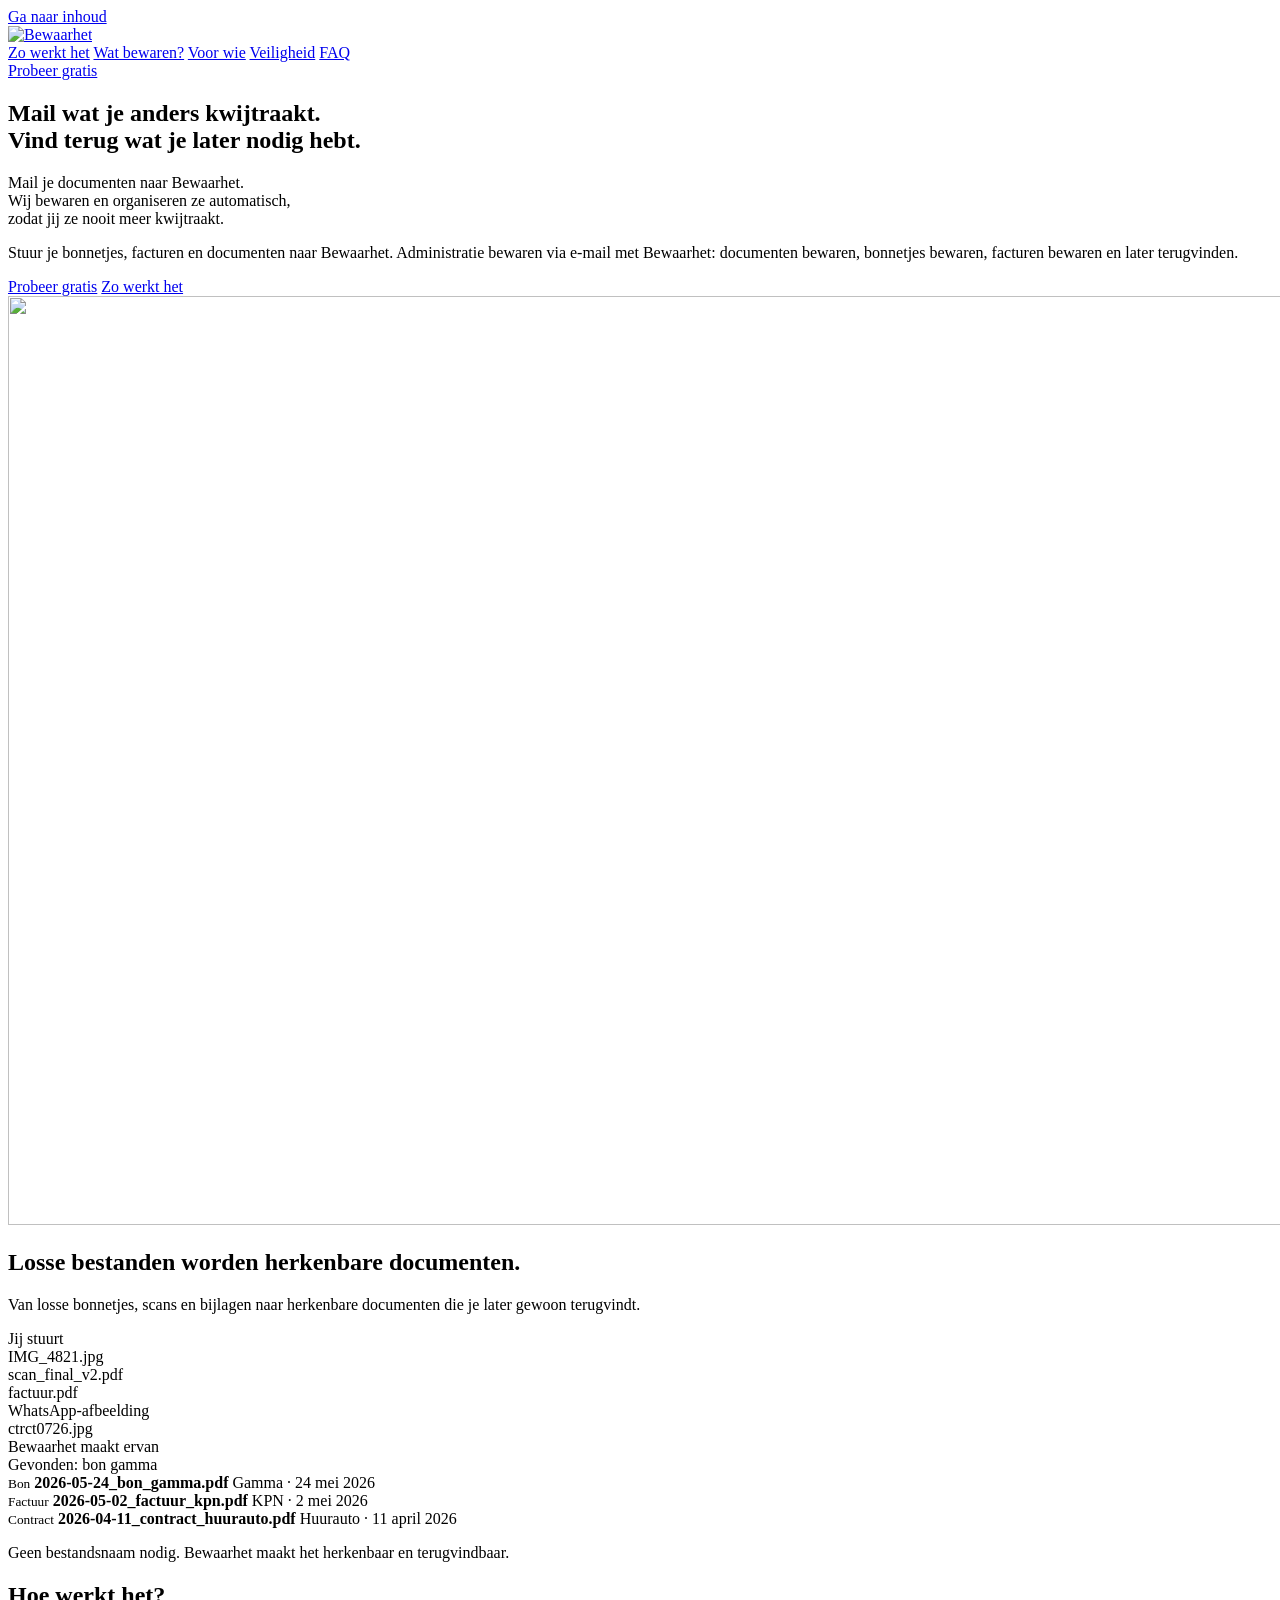
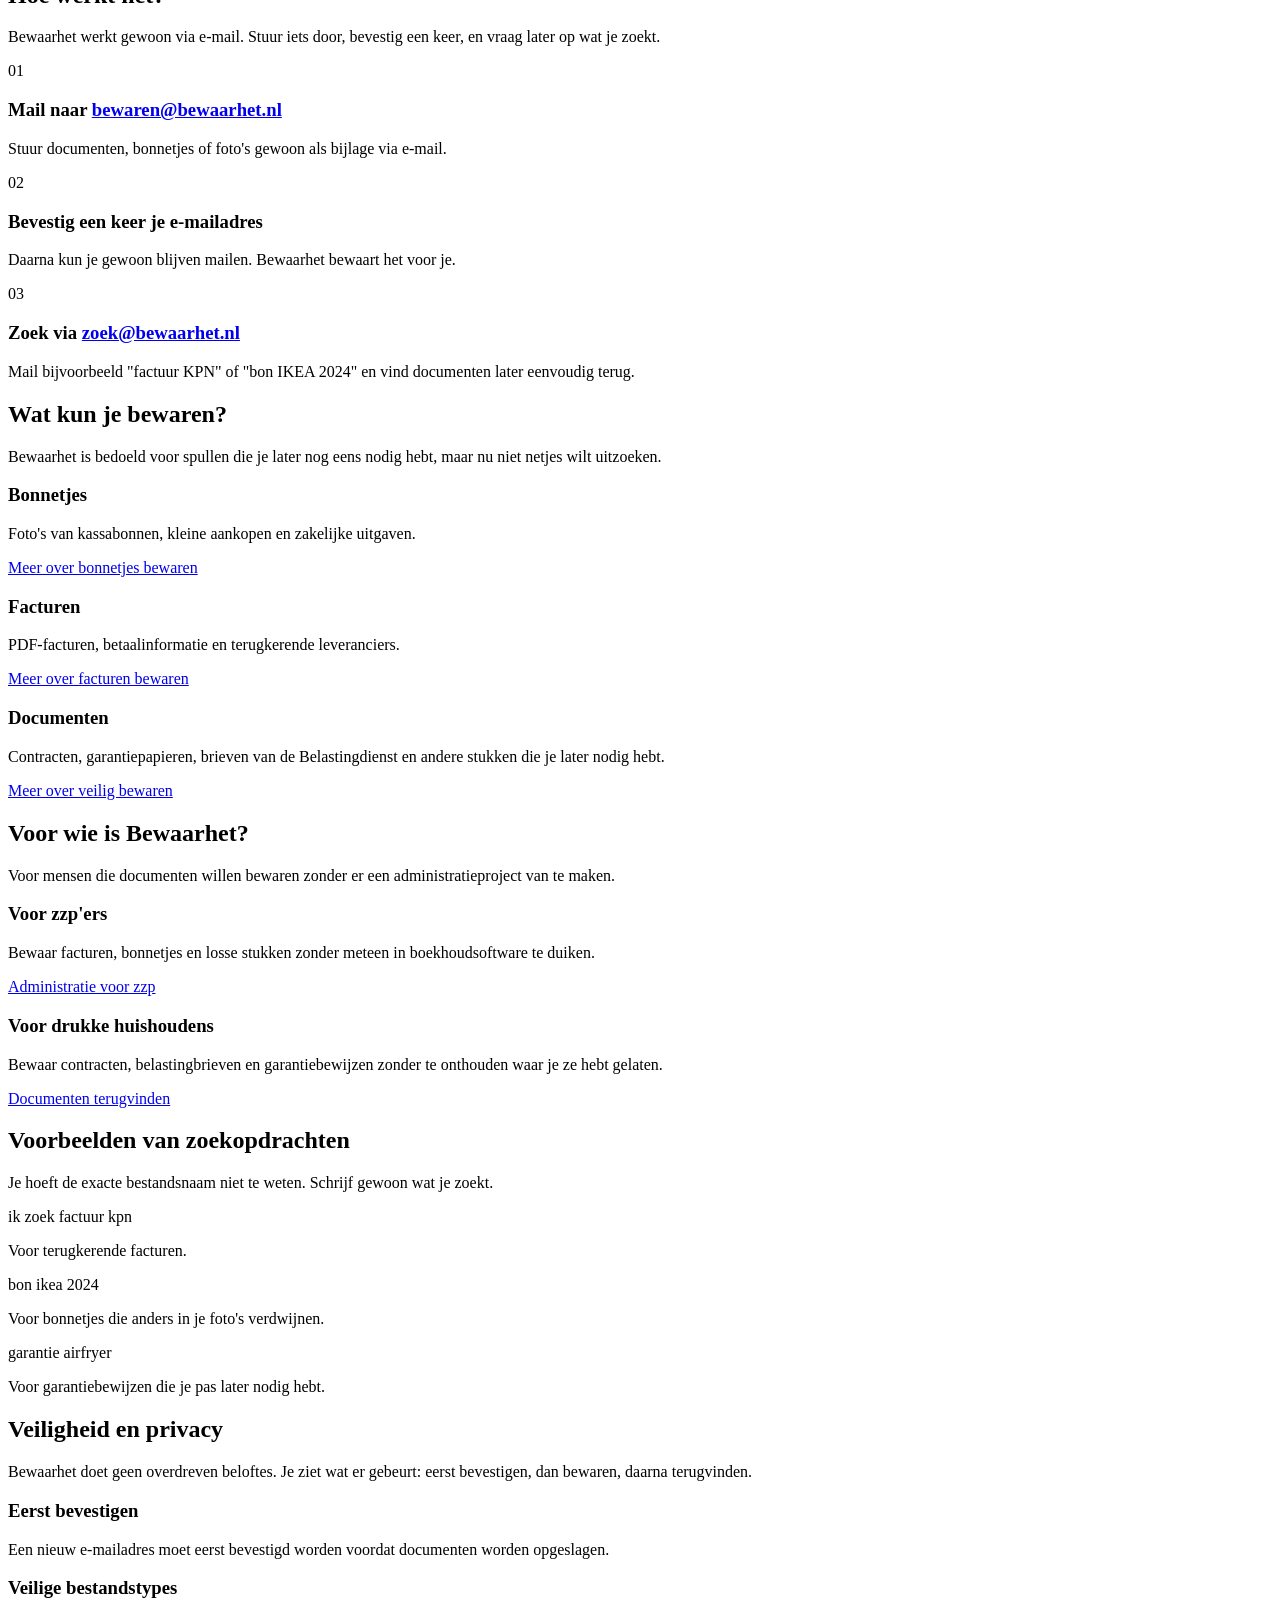
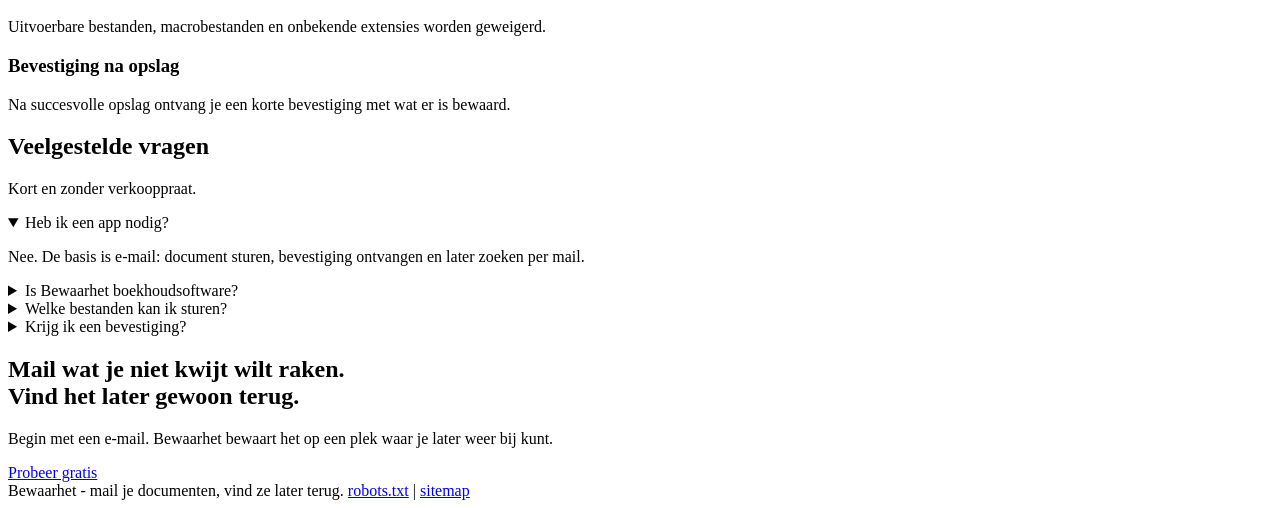
==== docs/index.html @ 1f73c859 "Adjust chaos document visual details" ====
<!doctype html>
<html lang="nl">
<head>
  <meta charset="utf-8">
  <meta name="viewport" content="width=device-width, initial-scale=1">
  <title>Administratie bewaren via e-mail | Bewaarhet</title>
  <meta name="description" content="Stuur bonnetjes, facturen en documenten naar Bewaarhet. Wij slaan ze veilig op, zodat je ze later eenvoudig kunt terugvinden via e-mail.">
  <link rel="canonical" href="https://bewaarhet.nl/">
  <meta property="og:type" content="website">
  <meta property="og:locale" content="nl_NL">
  <meta property="og:site_name" content="Bewaarhet">
  <meta property="og:title" content="Administratie bewaren via e-mail">
  <meta property="og:description" content="Mail je bonnetjes, facturen en documenten naar Bewaarhet en vind ze later eenvoudig terug.">
  <meta property="og:url" content="https://bewaarhet.nl/">
  <meta property="og:image" content="https://bewaarhet.nl/social-card.svg">
  <meta name="twitter:card" content="summary_large_image">
  <meta name="twitter:title" content="Administratie bewaren via e-mail">
  <meta name="twitter:description" content="Gewoon via e-mail documenten bewaren en later terugvinden.">
  <meta name="theme-color" content="#020713">
  <link rel="icon" href="/favicon.svg?v=20260523-logo" type="image/svg+xml">
  <link rel="stylesheet" href="/styles.css?v=20260522-cosmic">
  <script type="application/ld+json">
  {
    "@context": "https://schema.org",
    "@graph": [
      {
        "@type": "Organization",
        "@id": "https://bewaarhet.nl/#organization",
        "name": "Bewaarhet",
        "url": "https://bewaarhet.nl/",
        "email": "service@bewaarhet.nl",
        "logo": "https://bewaarhet.nl/favicon.svg?v=20260523-logo"
      },
      {
        "@type": "WebSite",
        "@id": "https://bewaarhet.nl/#website",
        "name": "Bewaarhet",
        "url": "https://bewaarhet.nl/",
        "inLanguage": "nl",
        "publisher": {"@id": "https://bewaarhet.nl/#organization"}
      },
      {
        "@type": "Service",
        "@id": "https://bewaarhet.nl/#service",
        "name": "Bewaarhet",
        "serviceType": "Documenten bewaren via e-mail",
        "url": "https://bewaarhet.nl/",
        "provider": {"@id": "https://bewaarhet.nl/#organization"},
        "areaServed": "NL",
        "description": "Bewaarhet helpt je bonnetjes, facturen en documenten via e-mail te bewaren en later terug te vinden."
      },
      {
        "@type": "FAQPage",
        "@id": "https://bewaarhet.nl/#faq",
        "mainEntity": [
          {
            "@type": "Question",
            "name": "Heb ik een app nodig?",
            "acceptedAnswer": {"@type": "Answer", "text": "Nee. Bewaarhet werkt via e-mail. Je stuurt documenten door en zoekt later ook via e-mail."}
          },
          {
            "@type": "Question",
            "name": "Wanneer wordt een document opgeslagen?",
            "acceptedAnswer": {"@type": "Answer", "text": "Bij nieuwe gebruikers wordt eerst het e-mailadres bevestigd. Daarna worden documenten verwerkt en opgeslagen."}
          },
          {
            "@type": "Question",
            "name": "Welke bestanden kan ik bewaren?",
            "acceptedAnswer": {"@type": "Answer", "text": "Je kunt veel gewone document- en afbeeldingsbestanden sturen, zoals PDF, Word, Excel, ODT, tekstbestanden, JPG, PNG en ZIP met veilige inhoud."}
          }
        ]
      }
    ]
  }
  </script>
</head>
<body class="home-page">
  <a class="skip-link" href="#inhoud">Ga naar inhoud</a>
  <header>
    <nav class="wrap" aria-label="Hoofdnavigatie">
      <a class="brand" href="/"><img class="brand-logo" src="/bewaarhet-logo-glow.png?v=20260522-cosmic" alt="Bewaarhet" width="936" height="530"></a>
      <div class="nav-links">
        <a href="#hoe-werkt-het">Zo werkt het</a>
        <a href="#bewaren">Wat bewaren?</a>
        <a href="#voor-wie">Voor wie</a>
        <a href="#veiligheid">Veiligheid</a>
        <a href="#faq">FAQ</a>
      </div>
      <a class="button" href="mailto:service@bewaarhet.nl">Probeer gratis</a>
    </nav>
  </header>

  <main id="inhoud">
    <section class="hero">
      <div class="wrap hero-grid">
        <div class="hero-copy">
          <h1>Mail wat je anders kwijtraakt.<br>Vind terug wat je later nodig hebt.</h1>
          <p class="lead">Mail je documenten naar Bewaarhet.<br>Wij bewaren en organiseren ze automatisch,<br>zodat jij ze nooit meer kwijtraakt.</p>
          <p class="seo-copy">Stuur je bonnetjes, facturen en documenten naar Bewaarhet. Administratie bewaren via e-mail met Bewaarhet: documenten bewaren, bonnetjes bewaren, facturen bewaren en later terugvinden.</p>
          <div class="actions">
            <a class="button" href="mailto:service@bewaarhet.nl">Probeer gratis</a>
            <a class="button secondary play" href="/hoe-werkt-bewaarhet/">Zo werkt het</a>
          </div>
        </div>

        <aside class="magic-inbox" aria-label="Magische digitale inbox waarin documenten veilig worden bewaard">
          <img src="/magic-inbox-hero-blend-v2.png" alt="" width="1334" height="929" loading="eager" decoding="async">
        </aside>
      </div>

    </section>

    <section class="organize-preview" id="overzicht" aria-labelledby="organize-title">
      <div class="wrap">
        <div class="section-head wide-head">
          <h2 id="organize-title">Losse bestanden worden herkenbare documenten.</h2>
          <p>Van losse bonnetjes, scans en bijlagen naar herkenbare documenten die je later gewoon terugvindt.</p>
        </div>
        <div class="organize-showcase">
          <div class="organize-stage" aria-label="Voor en na Bewaarhet">
            <div class="transform-panel chaos-panel">
              <span class="flow-label">Jij stuurt</span>
              <div class="chaos-stack" aria-label="Rommelige bestanden">
                <div class="inbox-glow" aria-hidden="true"></div>
                <div class="loose-file file-photo">
                  <span>IMG_4821.jpg</span>
                </div>
                <div class="loose-file file-scan">
                  <span>scan_final_v2.pdf</span>
                </div>
                <div class="loose-file file-bill">
                  <span>factuur.pdf</span>
                </div>
                <div class="loose-file file-whatsapp">
                  <span>WhatsApp-afbeelding</span>
                </div>
                <div class="loose-file file-warranty">
                  <span>ctrct0726.jpg</span>
                </div>
                <div class="receipt-preview" aria-hidden="true">
                  <i></i><i></i><i></i><i></i>
                </div>
              </div>
            </div>

            <div class="transform-core" aria-hidden="true">
              <span></span>
              <i></i>
            </div>

            <div class="transform-panel clarity-panel">
              <span class="flow-label">Bewaarhet maakt ervan</span>
              <div class="archive-window">
                <div class="archive-topbar" aria-hidden="true">
                  <span></span><span></span><span></span>
                </div>
                <div class="archive-search" aria-hidden="true">Gevonden: bon gamma</div>
                <div class="organized-docs" aria-label="Georganiseerde documenten">
                  <article class="doc-card">
                    <small>Bon</small>
                    <strong>2026-05-24_bon_gamma.pdf</strong>
                    <span>Gamma &middot; 24 mei 2026</span>
                  </article>
                  <article class="doc-card">
                    <small>Factuur</small>
                    <strong>2026-05-02_factuur_kpn.pdf</strong>
                    <span>KPN &middot; 2 mei 2026</span>
                  </article>
                  <article class="doc-card">
                    <small>Contract</small>
                    <strong>2026-04-11_contract_huurauto.pdf</strong>
                    <span>Huurauto &middot; 11 april 2026</span>
                  </article>
                </div>
              </div>
            </div>
          </div>
        </div>
        <p class="organize-note">Geen bestandsnaam nodig. Bewaarhet maakt het herkenbaar en terugvindbaar.</p>
      </div>
    </section>

    <section id="hoe-werkt-het">
      <div class="wrap">
        <div class="section-head">
          <h2>Hoe werkt het?</h2>
          <p>Bewaarhet werkt gewoon via e-mail. Stuur iets door, bevestig een keer, en vraag later op wat je zoekt.</p>
        </div>
        <div class="grid">
          <div class="card"><span class="step">01</span><h3>Mail naar <a href="mailto:bewaren@bewaarhet.nl">bewaren@bewaarhet.nl</a></h3><p>Stuur documenten, bonnetjes of foto's gewoon als bijlage via e-mail.</p></div>
          <div class="card"><span class="step">02</span><h3>Bevestig een keer je e-mailadres</h3><p>Daarna kun je gewoon blijven mailen. Bewaarhet bewaart het voor je.</p></div>
          <div class="card"><span class="step">03</span><h3>Zoek via <a href="mailto:zoek@bewaarhet.nl">zoek@bewaarhet.nl</a></h3><p>Mail bijvoorbeeld "factuur KPN" of "bon IKEA 2024" en vind documenten later eenvoudig terug.</p></div>
        </div>
      </div>
    </section>

    <section id="bewaren">
      <div class="wrap">
        <div class="section-head">
          <h2>Wat kun je bewaren?</h2>
          <p>Bewaarhet is bedoeld voor spullen die je later nog eens nodig hebt, maar nu niet netjes wilt uitzoeken.</p>
        </div>
        <div class="grid">
          <div class="card"><h3>Bonnetjes</h3><p>Foto's van kassabonnen, kleine aankopen en zakelijke uitgaven.</p><a href="/bonnetjes-bewaren/">Meer over bonnetjes bewaren</a></div>
          <div class="card"><h3>Facturen</h3><p>PDF-facturen, betaalinformatie en terugkerende leveranciers.</p><a href="/facturen-bewaren/">Meer over facturen bewaren</a></div>
          <div class="card"><h3>Documenten</h3><p>Contracten, garantiepapieren, brieven van de Belastingdienst en andere stukken die je later nodig hebt.</p><a href="/veilig-documenten-bewaren/">Meer over veilig bewaren</a></div>
        </div>
      </div>
    </section>

    <section id="voor-wie">
      <div class="wrap">
        <div class="section-head">
          <h2>Voor wie is Bewaarhet?</h2>
          <p>Voor mensen die documenten willen bewaren zonder er een administratieproject van te maken.</p>
        </div>
        <div class="grid two">
          <div class="card"><h3>Voor zzp'ers</h3><p>Bewaar facturen, bonnetjes en losse stukken zonder meteen in boekhoudsoftware te duiken.</p><a href="/administratie-zzp/">Administratie voor zzp</a></div>
          <div class="card"><h3>Voor drukke huishoudens</h3><p>Bewaar contracten, belastingbrieven en garantiebewijzen zonder te onthouden waar je ze hebt gelaten.</p><a href="/documenten-terugvinden/">Documenten terugvinden</a></div>
        </div>
      </div>
    </section>

    <section class="search-section">
      <div class="wrap">
        <div class="section-head wide-head">
          <h2>Voorbeelden van zoekopdrachten</h2>
          <p>Je hoeft de exacte bestandsnaam niet te weten. Schrijf gewoon wat je zoekt.</p>
        </div>
        <div class="grid">
          <div class="card"><span class="query">ik zoek factuur kpn</span><p>Voor terugkerende facturen.</p></div>
          <div class="card"><span class="query">bon ikea 2024</span><p>Voor bonnetjes die anders in je foto's verdwijnen.</p></div>
          <div class="card"><span class="query">garantie airfryer</span><p>Voor garantiebewijzen die je pas later nodig hebt.</p></div>
        </div>
      </div>
    </section>

    <section id="veiligheid" class="trust-band">
      <div class="wrap">
        <div class="section-head">
          <h2>Veiligheid en privacy</h2>
          <p>Bewaarhet doet geen overdreven beloftes. Je ziet wat er gebeurt: eerst bevestigen, dan bewaren, daarna terugvinden.</p>
        </div>
        <div class="grid">
          <div class="card"><h3>Eerst bevestigen</h3><p>Een nieuw e-mailadres moet eerst bevestigd worden voordat documenten worden opgeslagen.</p></div>
          <div class="card"><h3>Veilige bestandstypes</h3><p>Uitvoerbare bestanden, macrobestanden en onbekende extensies worden geweigerd.</p></div>
          <div class="card"><h3>Bevestiging na opslag</h3><p>Na succesvolle opslag ontvang je een korte bevestiging met wat er is bewaard.</p></div>
        </div>
      </div>
    </section>

    <section id="faq">
      <div class="wrap">
        <div class="section-head">
          <h2>Veelgestelde vragen</h2>
          <p>Kort en zonder verkooppraat.</p>
        </div>
        <div class="faq">
          <details open><summary>Heb ik een app nodig?</summary><p>Nee. De basis is e-mail: document sturen, bevestiging ontvangen en later zoeken per mail.</p></details>
          <details><summary>Is Bewaarhet boekhoudsoftware?</summary><p>Nee. Bewaarhet helpt je documenten bewaren en terugvinden. Je boekhouding blijft een eigen plek houden.</p></details>
          <details><summary>Welke bestanden kan ik sturen?</summary><p>Onder andere PDF, DOC, DOCX, ODT, XLS, XLSX, ODS, TXT, CSV, RTF, JPG, JPEG, PNG, GIF, BMP, TIFF en veilige ZIP-bestanden.</p></details>
          <details><summary>Krijg ik een bevestiging?</summary><p>Ja. Na succesvolle opslag krijg je een korte mail met de opgeslagen bestandsnamen.</p></details>
        </div>
      </div>
    </section>

    <section class="cta">
      <div class="wrap">
        <h2><span>Mail wat je niet kwijt wilt raken.</span><br><span>Vind het later gewoon terug.</span></h2>
        <p class="lead">Begin met een e-mail. Bewaarhet bewaart het op een plek waar je later weer bij kunt.</p>
        <div class="actions"><a class="button" href="mailto:service@bewaarhet.nl">Probeer gratis</a></div>
      </div>
    </section>
  </main>

  <footer>
    <div class="wrap">
      <span>Bewaarhet - mail je documenten, vind ze later terug.</span>
      <span><a href="/robots.txt">robots.txt</a> | <a href="/sitemap.xml">sitemap</a></span>
    </div>
  </footer>
</body>
</html>
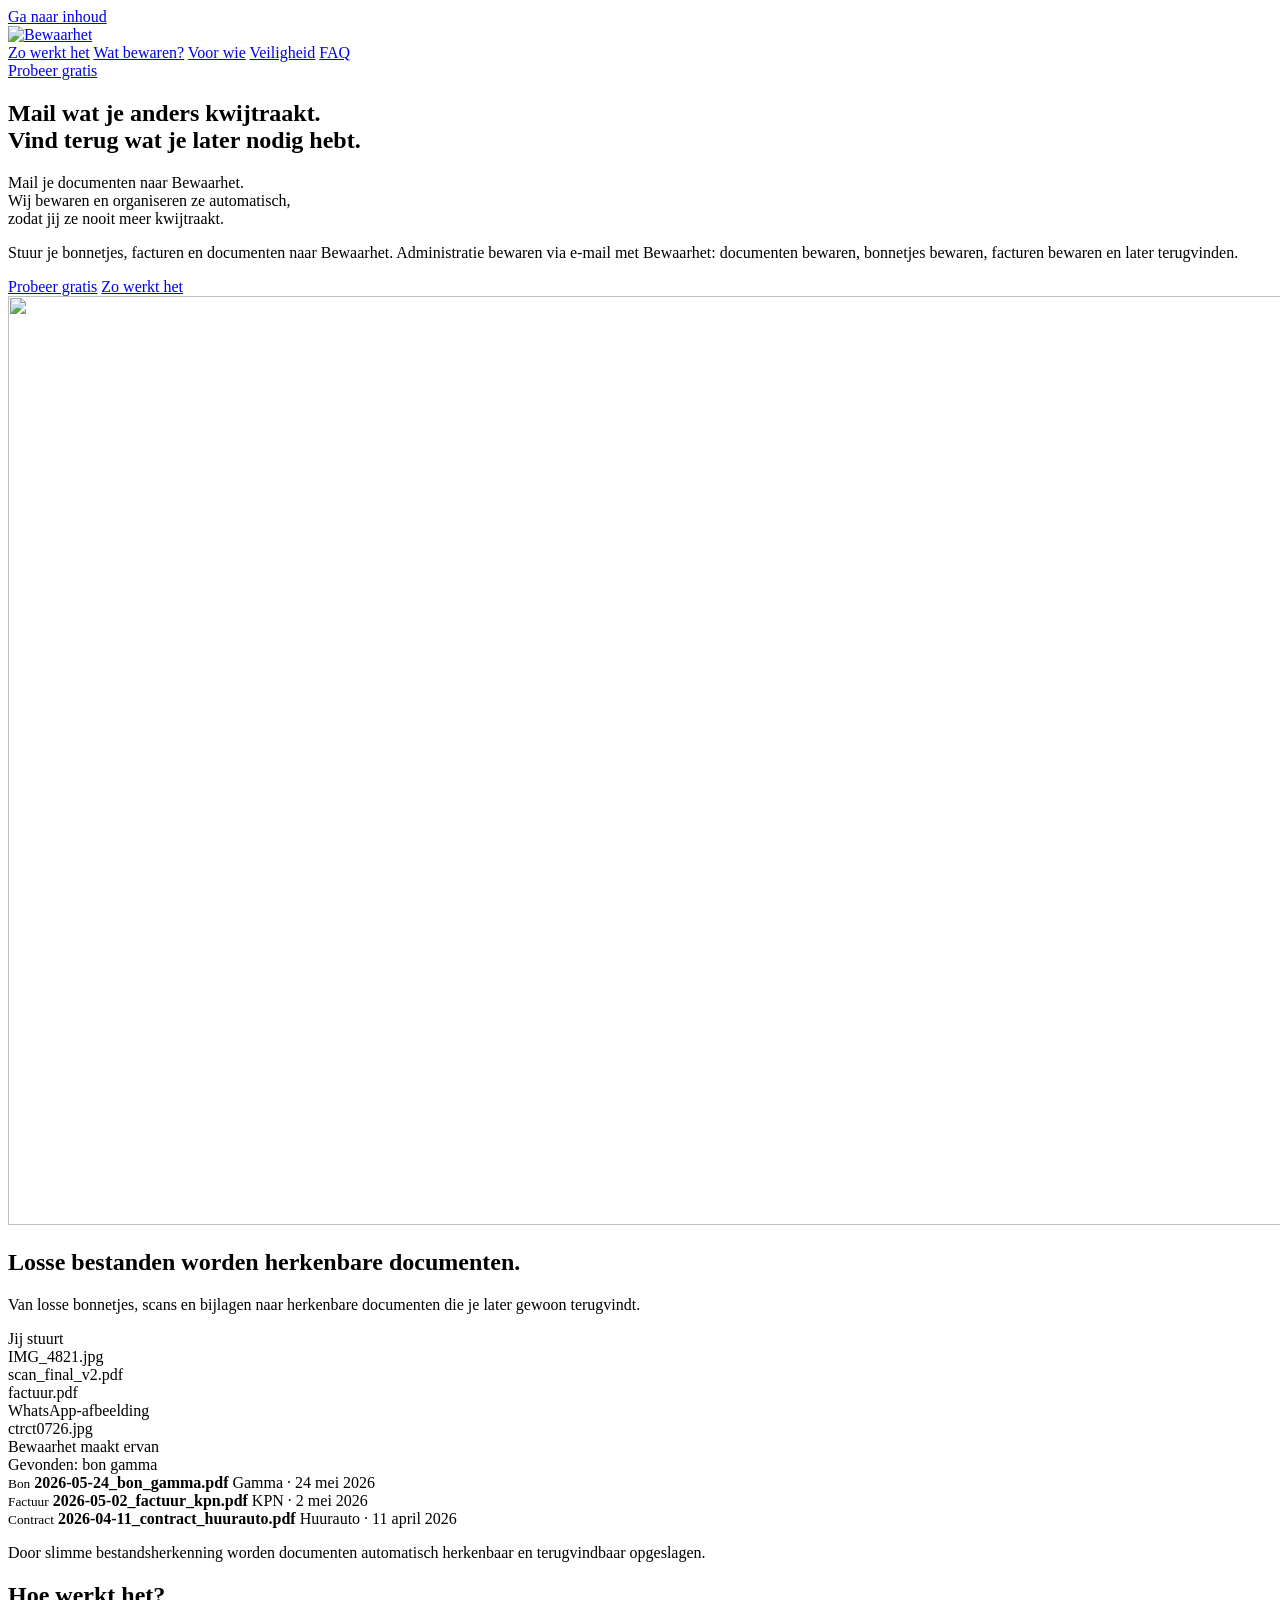
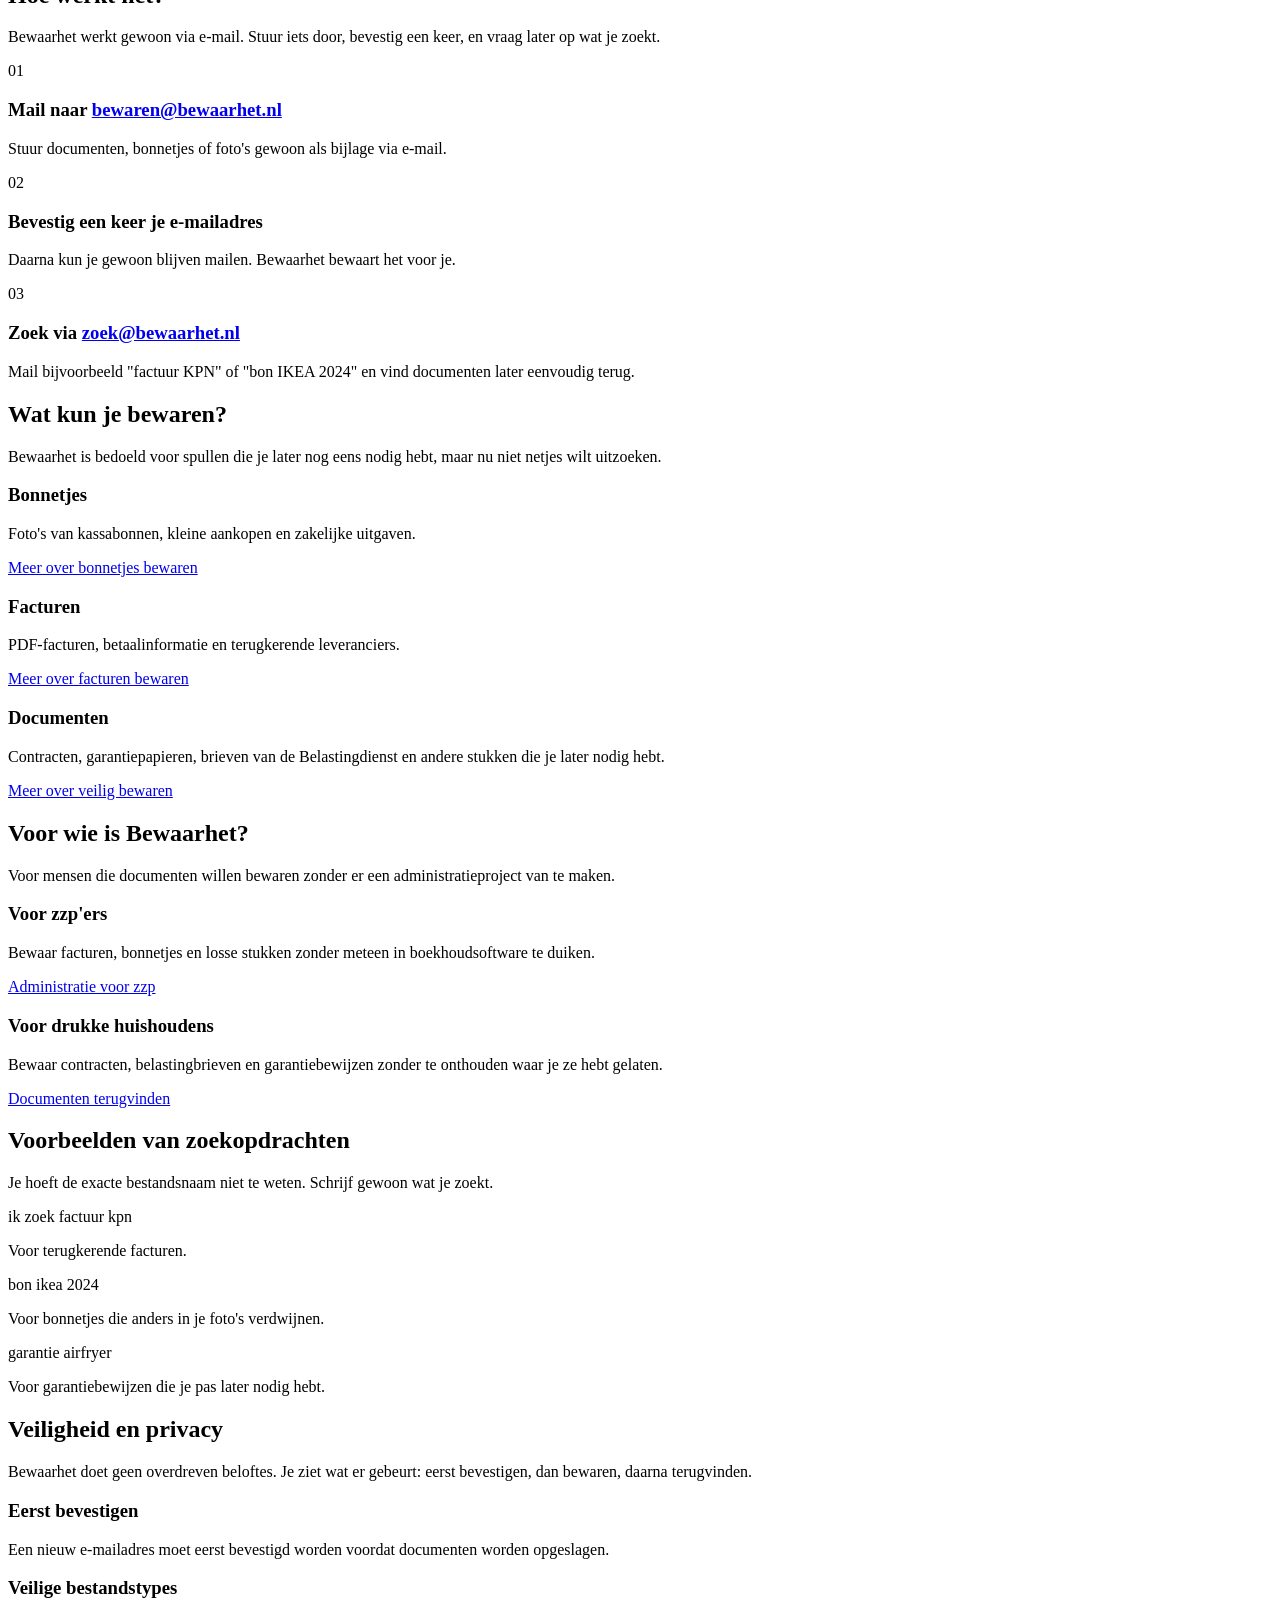
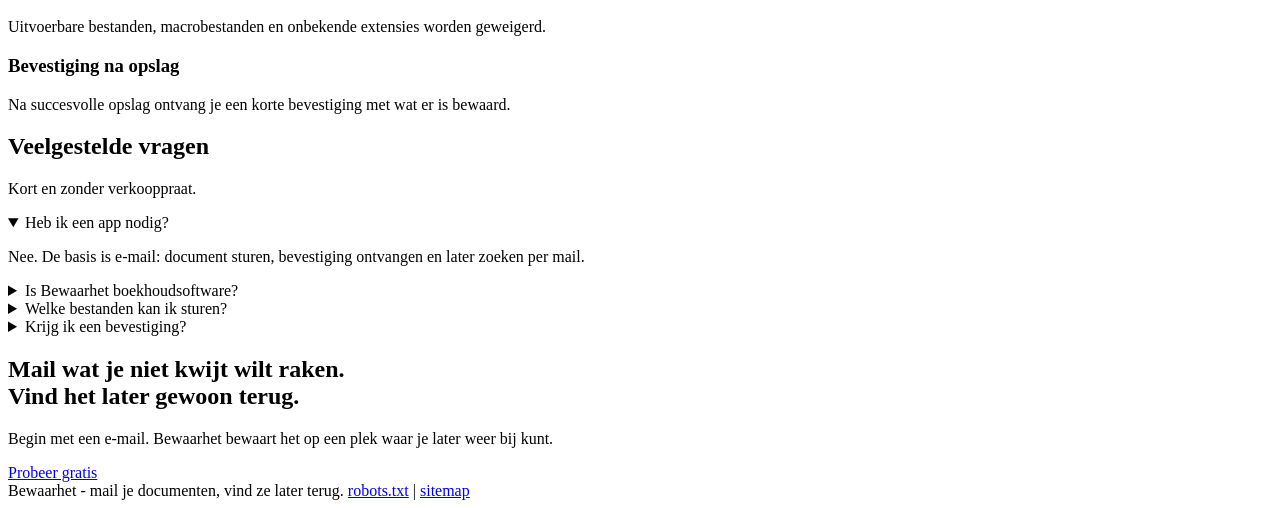
==== commit 436b2986: "Update document recognition note copy" ====
--- a/docs/index.html
+++ b/docs/index.html
@@ -176,7 +176,7 @@
             </div>
           </div>
         </div>
-        <p class="organize-note">Geen bestandsnaam nodig. Bewaarhet maakt het herkenbaar en terugvindbaar.</p>
+        <p class="organize-note">Door slimme bestandsherkenning worden documenten automatisch herkenbaar en terugvindbaar opgeslagen.</p>
       </div>
     </section>
 
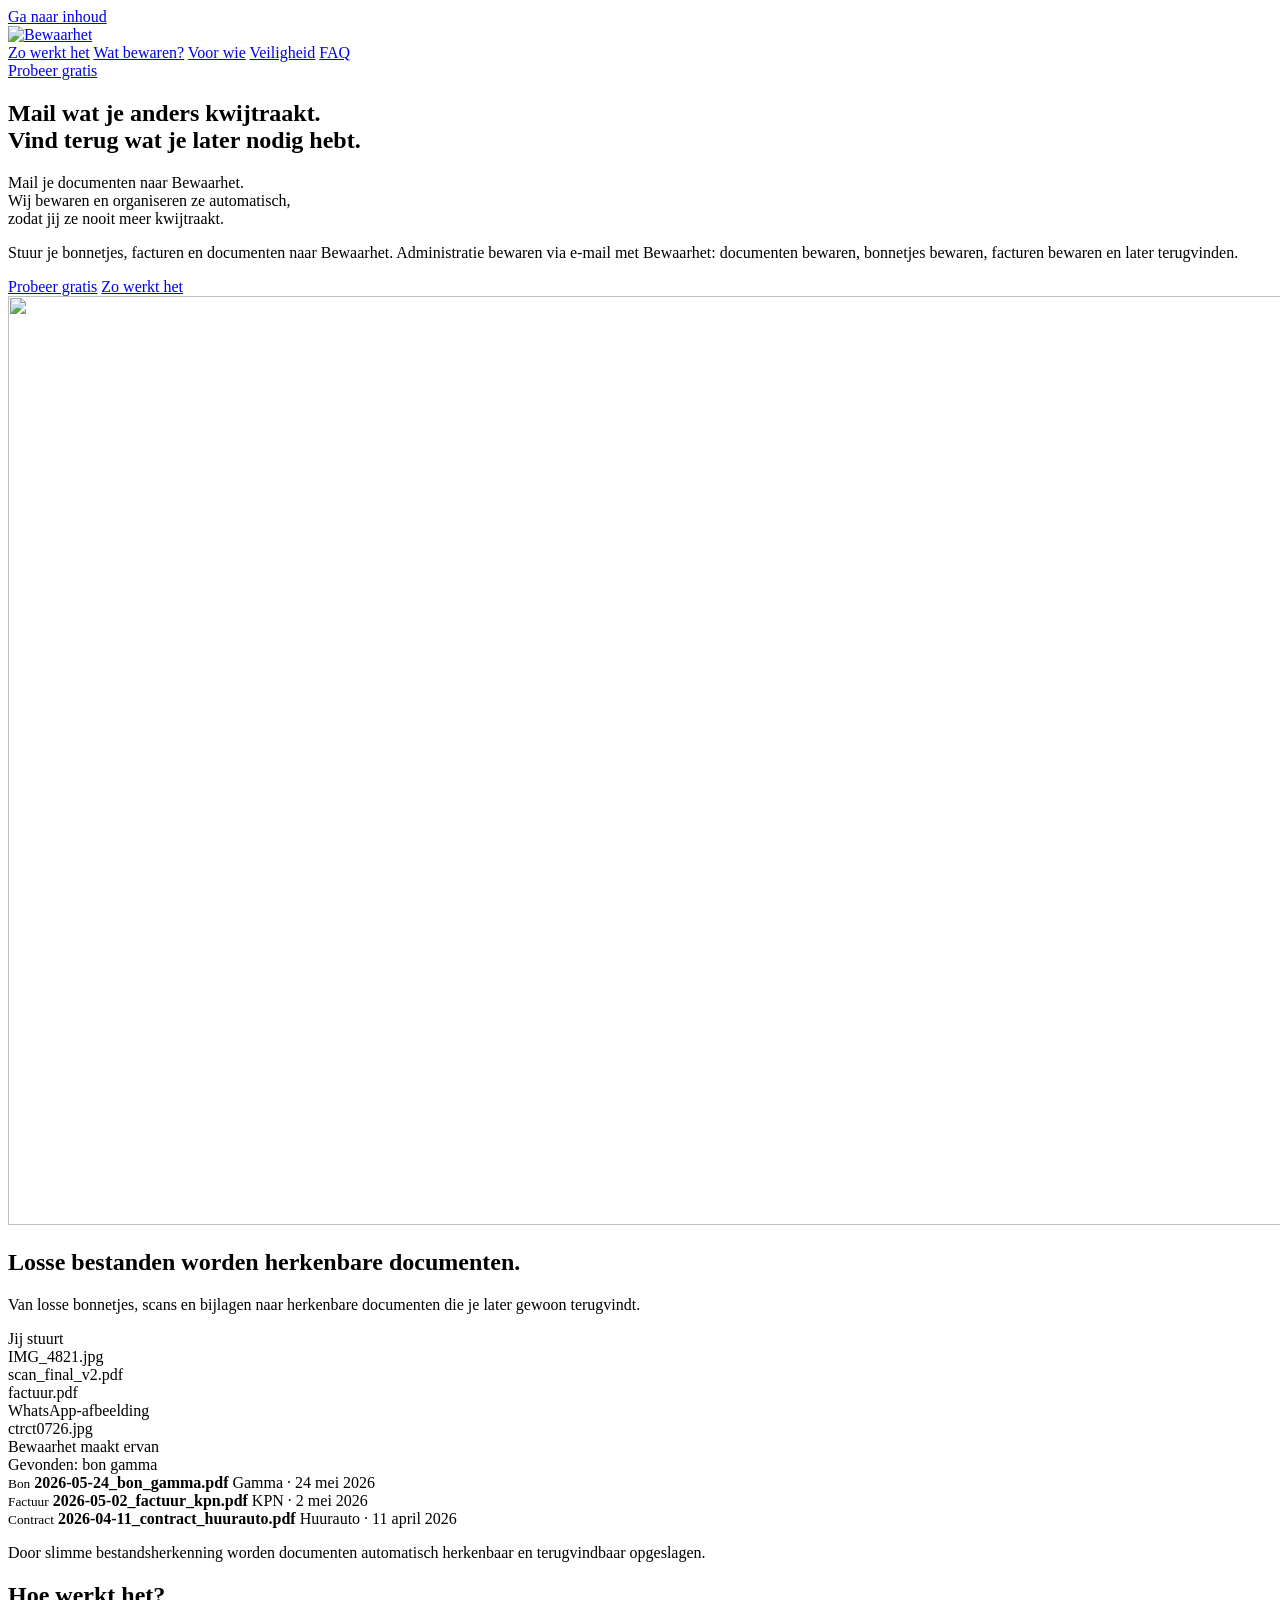
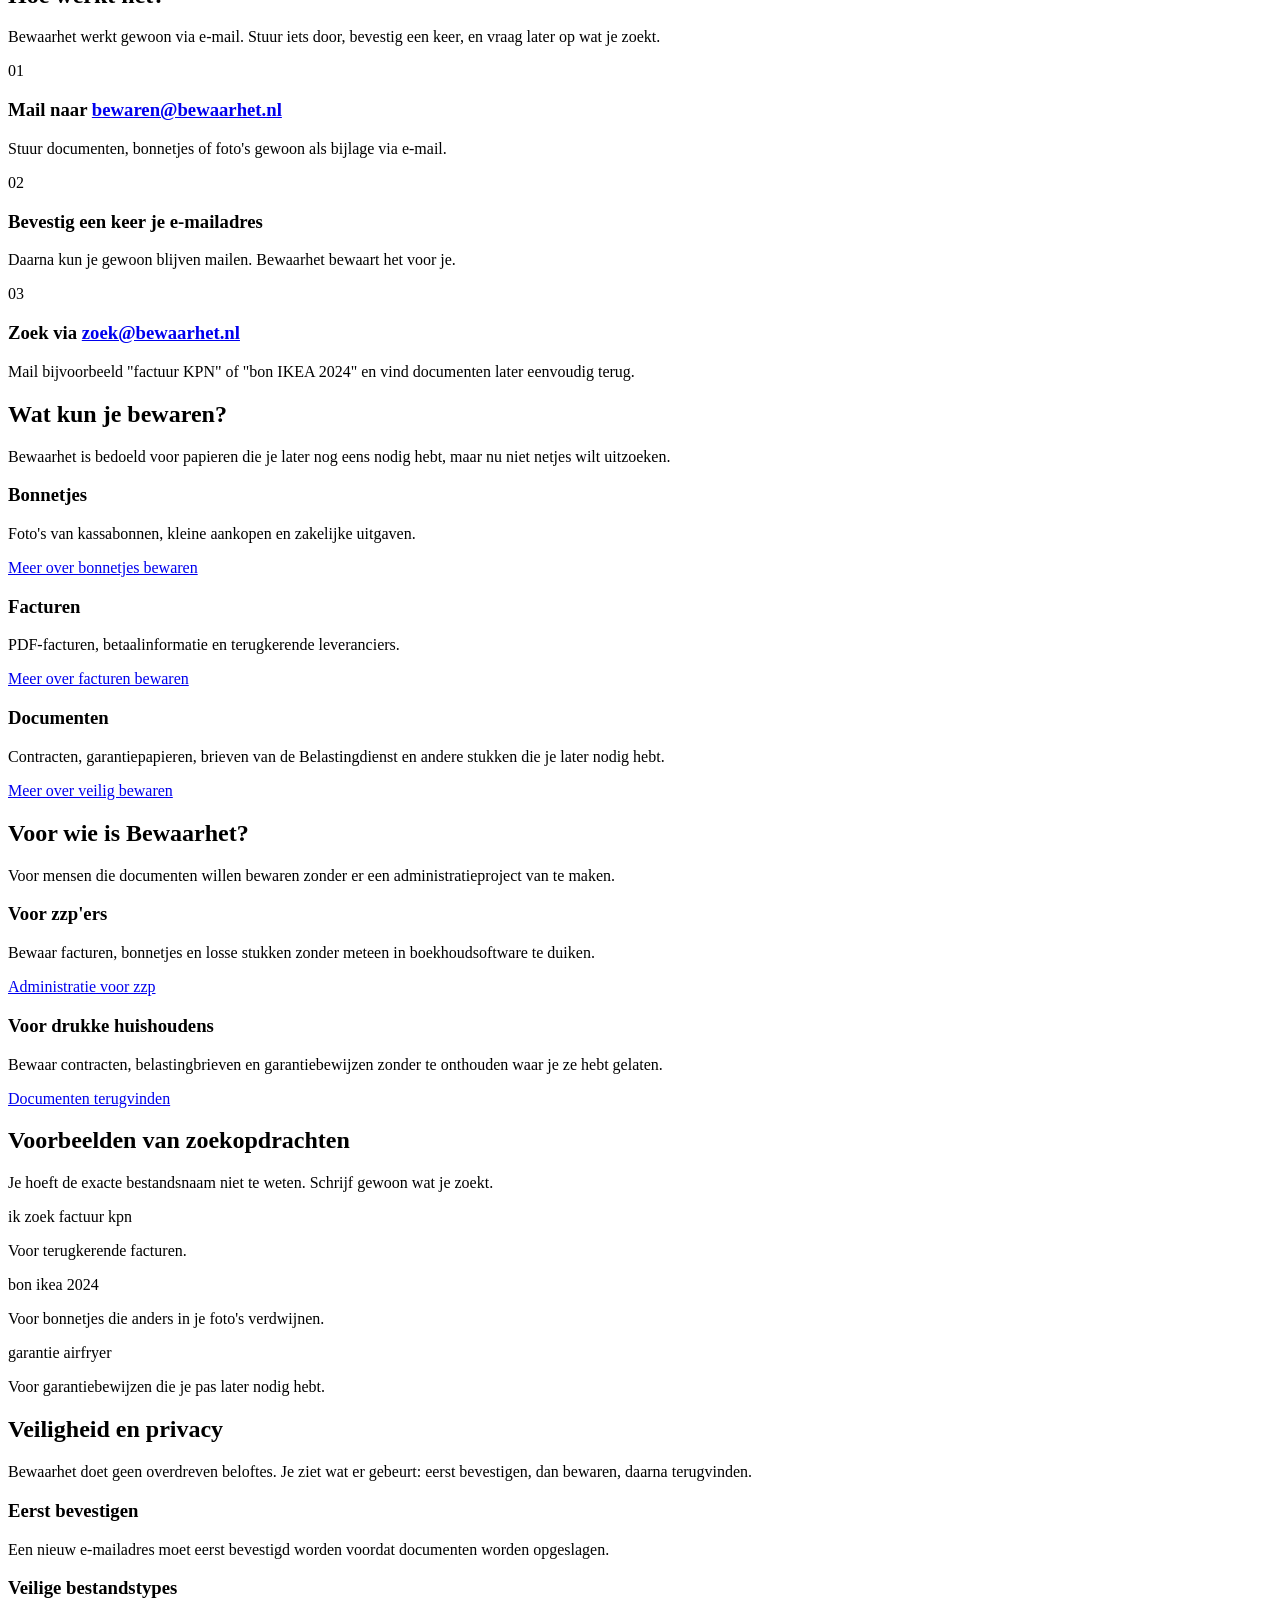
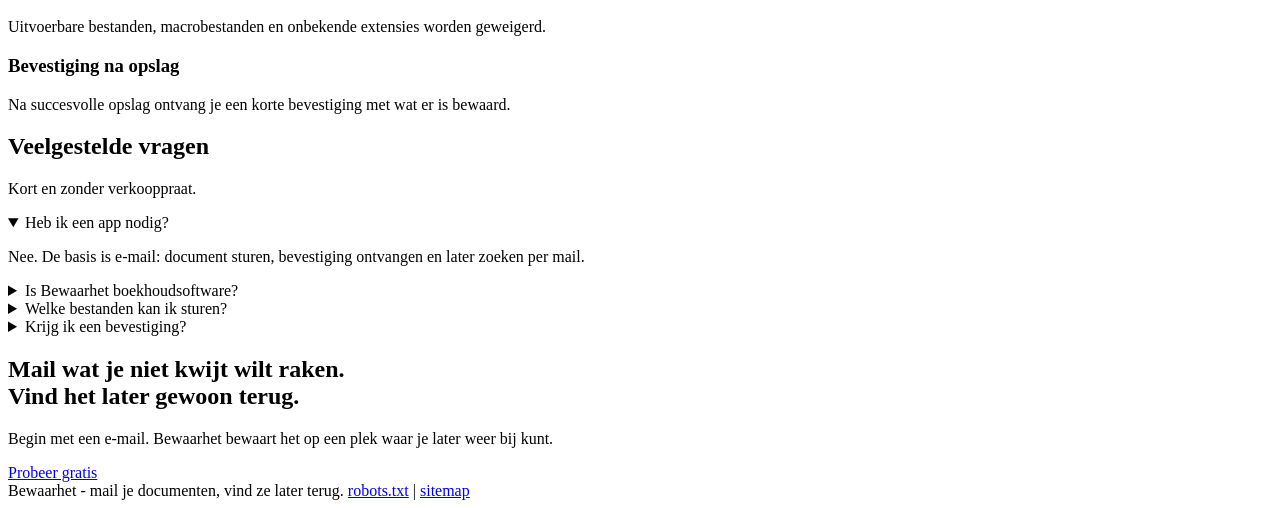
==== commit 7fb0a7a0: "Update homepage bewaren copy" ====
--- a/docs/index.html
+++ b/docs/index.html
@@ -198,7 +198,7 @@
       <div class="wrap">
         <div class="section-head">
           <h2>Wat kun je bewaren?</h2>
-          <p>Bewaarhet is bedoeld voor spullen die je later nog eens nodig hebt, maar nu niet netjes wilt uitzoeken.</p>
+          <p>Bewaarhet is bedoeld voor papieren die je later nog eens nodig hebt, maar nu niet netjes wilt uitzoeken.</p>
         </div>
         <div class="grid">
           <div class="card"><h3>Bonnetjes</h3><p>Foto's van kassabonnen, kleine aankopen en zakelijke uitgaven.</p><a href="/bonnetjes-bewaren/">Meer over bonnetjes bewaren</a></div>
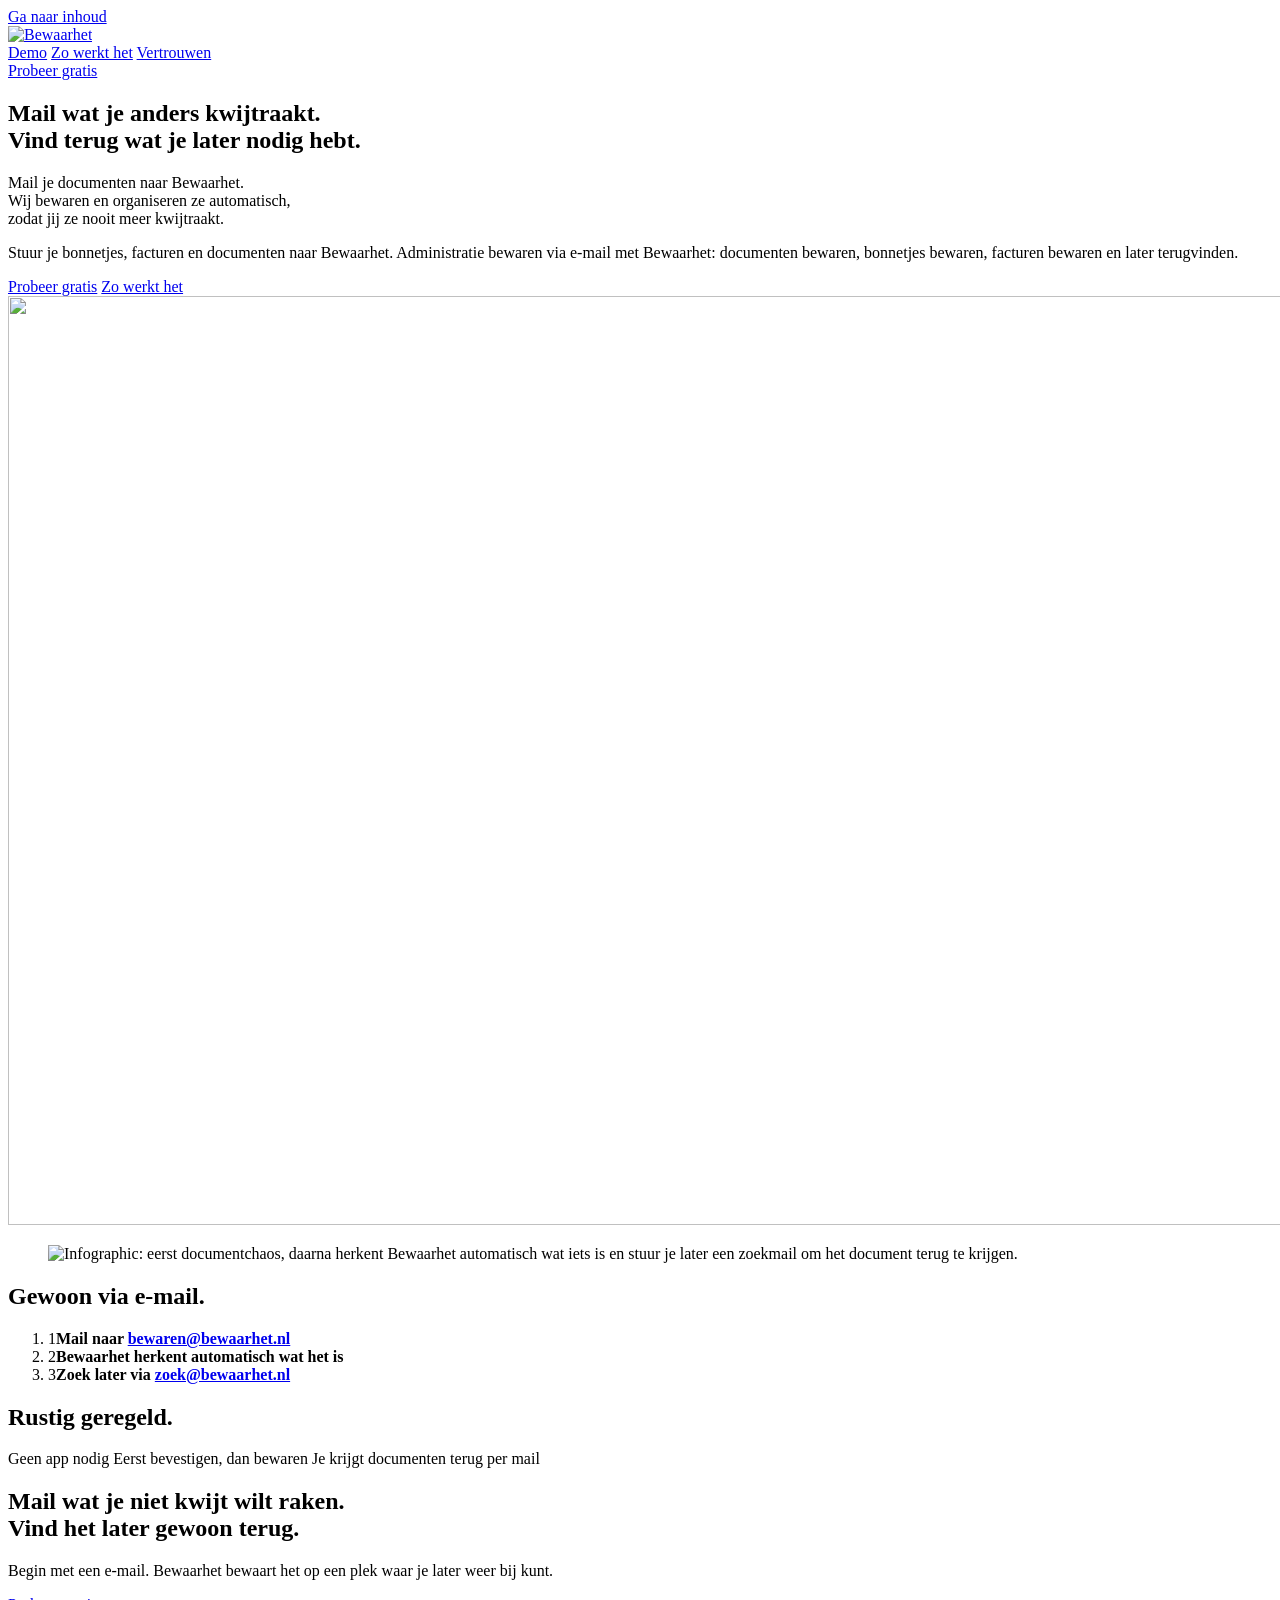
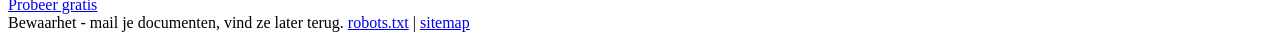
==== commit 5c508f7a: "Simplify homepage around infographic explainer" ====
--- a/docs/index.html
+++ b/docs/index.html
@@ -48,27 +48,6 @@
         "provider": {"@id": "https://bewaarhet.nl/#organization"},
         "areaServed": "NL",
         "description": "Bewaarhet helpt je bonnetjes, facturen en documenten via e-mail te bewaren en later terug te vinden."
-      },
-      {
-        "@type": "FAQPage",
-        "@id": "https://bewaarhet.nl/#faq",
-        "mainEntity": [
-          {
-            "@type": "Question",
-            "name": "Heb ik een app nodig?",
-            "acceptedAnswer": {"@type": "Answer", "text": "Nee. Bewaarhet werkt via e-mail. Je stuurt documenten door en zoekt later ook via e-mail."}
-          },
-          {
-            "@type": "Question",
-            "name": "Wanneer wordt een document opgeslagen?",
-            "acceptedAnswer": {"@type": "Answer", "text": "Bij nieuwe gebruikers wordt eerst het e-mailadres bevestigd. Daarna worden documenten verwerkt en opgeslagen."}
-          },
-          {
-            "@type": "Question",
-            "name": "Welke bestanden kan ik bewaren?",
-            "acceptedAnswer": {"@type": "Answer", "text": "Je kunt veel gewone document- en afbeeldingsbestanden sturen, zoals PDF, Word, Excel, ODT, tekstbestanden, JPG, PNG en ZIP met veilige inhoud."}
-          }
-        ]
       }
     ]
   }
@@ -80,11 +59,9 @@
     <nav class="wrap" aria-label="Hoofdnavigatie">
       <a class="brand" href="/"><img class="brand-logo" src="/bewaarhet-logo-glow.png?v=20260522-cosmic" alt="Bewaarhet" width="936" height="530"></a>
       <div class="nav-links">
+        <a href="#demo">Demo</a>
         <a href="#hoe-werkt-het">Zo werkt het</a>
-        <a href="#bewaren">Wat bewaren?</a>
-        <a href="#voor-wie">Voor wie</a>
-        <a href="#veiligheid">Veiligheid</a>
-        <a href="#faq">FAQ</a>
+        <a href="#vertrouwen">Vertrouwen</a>
       </div>
       <a class="button" href="mailto:service@bewaarhet.nl">Probeer gratis</a>
     </nav>
@@ -110,156 +87,34 @@
 
     </section>
 
-    <section class="organize-preview" id="overzicht" aria-labelledby="organize-title">
+    <section class="organize-preview demo-section" id="demo" aria-label="Bewaarhet van chaos naar rust">
       <div class="wrap">
-        <div class="section-head wide-head">
-          <h2 id="organize-title">Losse bestanden worden herkenbare documenten.</h2>
-          <p>Van losse bonnetjes, scans en bijlagen naar herkenbare documenten die je later gewoon terugvindt.</p>
-        </div>
-        <div class="organize-showcase">
-          <div class="organize-stage" aria-label="Voor en na Bewaarhet">
-            <div class="transform-panel chaos-panel">
-              <span class="flow-label">Jij stuurt</span>
-              <div class="chaos-stack" aria-label="Rommelige bestanden">
-                <div class="inbox-glow" aria-hidden="true"></div>
-                <div class="loose-file file-photo">
-                  <span>IMG_4821.jpg</span>
-                </div>
-                <div class="loose-file file-scan">
-                  <span>scan_final_v2.pdf</span>
-                </div>
-                <div class="loose-file file-bill">
-                  <span>factuur.pdf</span>
-                </div>
-                <div class="loose-file file-whatsapp">
-                  <span>WhatsApp-afbeelding</span>
-                </div>
-                <div class="loose-file file-warranty">
-                  <span>ctrct0726.jpg</span>
-                </div>
-                <div class="receipt-preview" aria-hidden="true">
-                  <i></i><i></i><i></i><i></i>
-                </div>
-              </div>
-            </div>
-
-            <div class="transform-core" aria-hidden="true">
-              <span></span>
-              <i></i>
-            </div>
-
-            <div class="transform-panel clarity-panel">
-              <span class="flow-label">Bewaarhet maakt ervan</span>
-              <div class="archive-window">
-                <div class="archive-topbar" aria-hidden="true">
-                  <span></span><span></span><span></span>
-                </div>
-                <div class="archive-search" aria-hidden="true">Gevonden: bon gamma</div>
-                <div class="organized-docs" aria-label="Georganiseerde documenten">
-                  <article class="doc-card">
-                    <small>Bon</small>
-                    <strong>2026-05-24_bon_gamma.pdf</strong>
-                    <span>Gamma &middot; 24 mei 2026</span>
-                  </article>
-                  <article class="doc-card">
-                    <small>Factuur</small>
-                    <strong>2026-05-02_factuur_kpn.pdf</strong>
-                    <span>KPN &middot; 2 mei 2026</span>
-                  </article>
-                  <article class="doc-card">
-                    <small>Contract</small>
-                    <strong>2026-04-11_contract_huurauto.pdf</strong>
-                    <span>Huurauto &middot; 11 april 2026</span>
-                  </article>
-                </div>
-              </div>
-            </div>
-          </div>
-        </div>
-        <p class="organize-note">Door slimme bestandsherkenning worden documenten automatisch herkenbaar en terugvindbaar opgeslagen.</p>
+        <figure class="infographic-showcase">
+          <img src="/bewaarhet-overzicht-2.png" alt="Infographic: eerst documentchaos, daarna herkent Bewaarhet automatisch wat iets is en stuur je later een zoekmail om het document terug te krijgen." width="1536" height="1024" loading="eager" decoding="async">
+        </figure>
       </div>
     </section>
 
-    <section id="hoe-werkt-het">
+    <section id="hoe-werkt-het" class="simple-process">
       <div class="wrap">
         <div class="section-head">
-          <h2>Hoe werkt het?</h2>
-          <p>Bewaarhet werkt gewoon via e-mail. Stuur iets door, bevestig een keer, en vraag later op wat je zoekt.</p>
+          <h2>Gewoon via e-mail.</h2>
         </div>
-        <div class="grid">
-          <div class="card"><span class="step">01</span><h3>Mail naar <a href="mailto:bewaren@bewaarhet.nl">bewaren@bewaarhet.nl</a></h3><p>Stuur documenten, bonnetjes of foto's gewoon als bijlage via e-mail.</p></div>
-          <div class="card"><span class="step">02</span><h3>Bevestig een keer je e-mailadres</h3><p>Daarna kun je gewoon blijven mailen. Bewaarhet bewaart het voor je.</p></div>
-          <div class="card"><span class="step">03</span><h3>Zoek via <a href="mailto:zoek@bewaarhet.nl">zoek@bewaarhet.nl</a></h3><p>Mail bijvoorbeeld "factuur KPN" of "bon IKEA 2024" en vind documenten later eenvoudig terug.</p></div>
-        </div>
+        <ol class="plain-steps">
+          <li><span>1</span><strong>Mail naar <a href="mailto:bewaren@bewaarhet.nl">bewaren@bewaarhet.nl</a></strong></li>
+          <li><span>2</span><strong>Bewaarhet herkent automatisch wat het is</strong></li>
+          <li><span>3</span><strong>Zoek later via <a href="mailto:zoek@bewaarhet.nl">zoek@bewaarhet.nl</a></strong></li>
+        </ol>
       </div>
     </section>
 
-    <section id="bewaren">
+    <section id="vertrouwen" class="compact-trust">
       <div class="wrap">
-        <div class="section-head">
-          <h2>Wat kun je bewaren?</h2>
-          <p>Bewaarhet is bedoeld voor papieren die je later nog eens nodig hebt, maar nu niet netjes wilt uitzoeken.</p>
-        </div>
-        <div class="grid">
-          <div class="card"><h3>Bonnetjes</h3><p>Foto's van kassabonnen, kleine aankopen en zakelijke uitgaven.</p><a href="/bonnetjes-bewaren/">Meer over bonnetjes bewaren</a></div>
-          <div class="card"><h3>Facturen</h3><p>PDF-facturen, betaalinformatie en terugkerende leveranciers.</p><a href="/facturen-bewaren/">Meer over facturen bewaren</a></div>
-          <div class="card"><h3>Documenten</h3><p>Contracten, garantiepapieren, brieven van de Belastingdienst en andere stukken die je later nodig hebt.</p><a href="/veilig-documenten-bewaren/">Meer over veilig bewaren</a></div>
-        </div>
-      </div>
-    </section>
-
-    <section id="voor-wie">
-      <div class="wrap">
-        <div class="section-head">
-          <h2>Voor wie is Bewaarhet?</h2>
-          <p>Voor mensen die documenten willen bewaren zonder er een administratieproject van te maken.</p>
-        </div>
-        <div class="grid two">
-          <div class="card"><h3>Voor zzp'ers</h3><p>Bewaar facturen, bonnetjes en losse stukken zonder meteen in boekhoudsoftware te duiken.</p><a href="/administratie-zzp/">Administratie voor zzp</a></div>
-          <div class="card"><h3>Voor drukke huishoudens</h3><p>Bewaar contracten, belastingbrieven en garantiebewijzen zonder te onthouden waar je ze hebt gelaten.</p><a href="/documenten-terugvinden/">Documenten terugvinden</a></div>
-        </div>
-      </div>
-    </section>
-
-    <section class="search-section">
-      <div class="wrap">
-        <div class="section-head wide-head">
-          <h2>Voorbeelden van zoekopdrachten</h2>
-          <p>Je hoeft de exacte bestandsnaam niet te weten. Schrijf gewoon wat je zoekt.</p>
-        </div>
-        <div class="grid">
-          <div class="card"><span class="query">ik zoek factuur kpn</span><p>Voor terugkerende facturen.</p></div>
-          <div class="card"><span class="query">bon ikea 2024</span><p>Voor bonnetjes die anders in je foto's verdwijnen.</p></div>
-          <div class="card"><span class="query">garantie airfryer</span><p>Voor garantiebewijzen die je pas later nodig hebt.</p></div>
-        </div>
-      </div>
-    </section>
-
-    <section id="veiligheid" class="trust-band">
-      <div class="wrap">
-        <div class="section-head">
-          <h2>Veiligheid en privacy</h2>
-          <p>Bewaarhet doet geen overdreven beloftes. Je ziet wat er gebeurt: eerst bevestigen, dan bewaren, daarna terugvinden.</p>
-        </div>
-        <div class="grid">
-          <div class="card"><h3>Eerst bevestigen</h3><p>Een nieuw e-mailadres moet eerst bevestigd worden voordat documenten worden opgeslagen.</p></div>
-          <div class="card"><h3>Veilige bestandstypes</h3><p>Uitvoerbare bestanden, macrobestanden en onbekende extensies worden geweigerd.</p></div>
-          <div class="card"><h3>Bevestiging na opslag</h3><p>Na succesvolle opslag ontvang je een korte bevestiging met wat er is bewaard.</p></div>
-        </div>
-      </div>
-    </section>
-
-    <section id="faq">
-      <div class="wrap">
-        <div class="section-head">
-          <h2>Veelgestelde vragen</h2>
-          <p>Kort en zonder verkooppraat.</p>
-        </div>
-        <div class="faq">
-          <details open><summary>Heb ik een app nodig?</summary><p>Nee. De basis is e-mail: document sturen, bevestiging ontvangen en later zoeken per mail.</p></details>
-          <details><summary>Is Bewaarhet boekhoudsoftware?</summary><p>Nee. Bewaarhet helpt je documenten bewaren en terugvinden. Je boekhouding blijft een eigen plek houden.</p></details>
-          <details><summary>Welke bestanden kan ik sturen?</summary><p>Onder andere PDF, DOC, DOCX, ODT, XLS, XLSX, ODS, TXT, CSV, RTF, JPG, JPEG, PNG, GIF, BMP, TIFF en veilige ZIP-bestanden.</p></details>
-          <details><summary>Krijg ik een bevestiging?</summary><p>Ja. Na succesvolle opslag krijg je een korte mail met de opgeslagen bestandsnamen.</p></details>
+        <h2>Rustig geregeld.</h2>
+        <div class="trust-lines" aria-label="Wat Bewaarhet rustig houdt">
+          <span>Geen app nodig</span>
+          <span>Eerst bevestigen, dan bewaren</span>
+          <span>Je krijgt documenten terug per mail</span>
         </div>
       </div>
     </section>
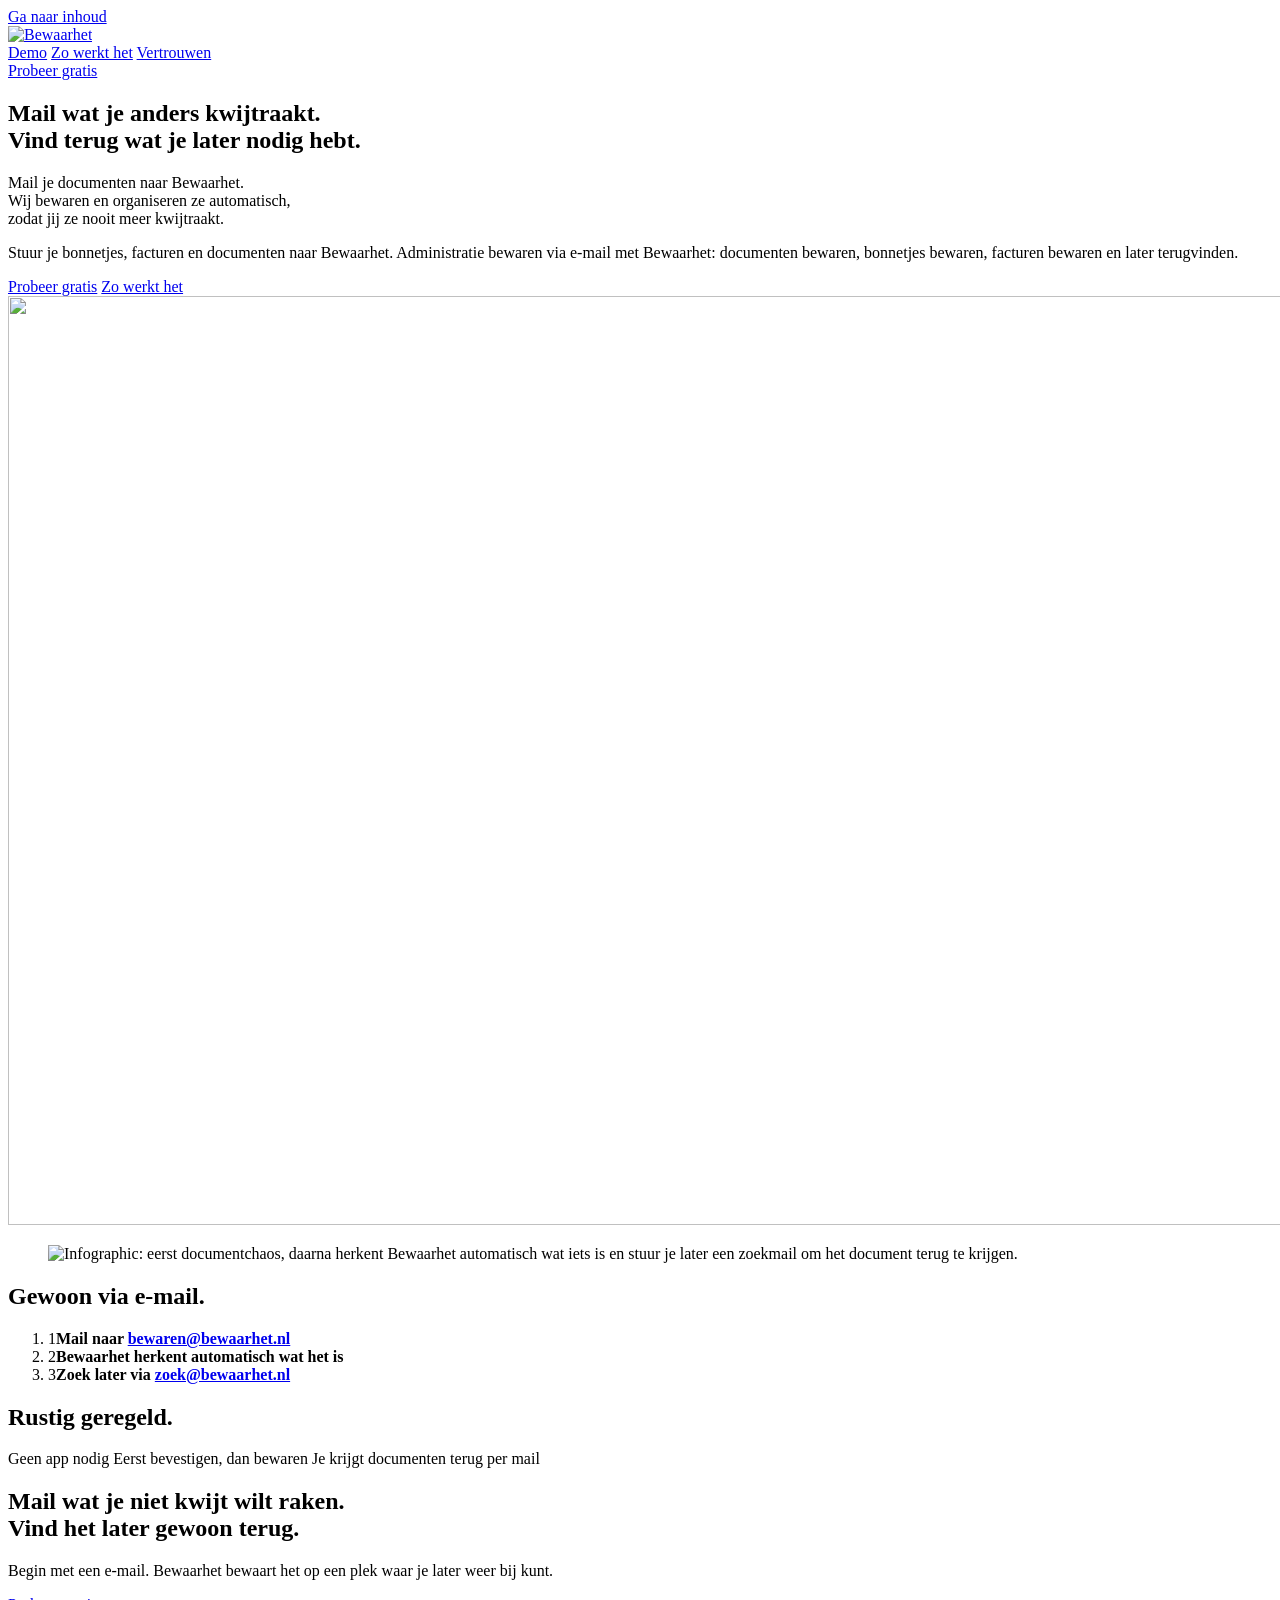
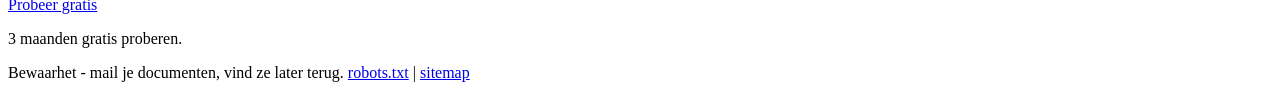
==== commit 24e2424d: "Polish homepage and support iPhone image uploads" ====
--- a/docs/index.html
+++ b/docs/index.html
@@ -18,7 +18,7 @@
   <meta name="twitter:description" content="Gewoon via e-mail documenten bewaren en later terugvinden.">
   <meta name="theme-color" content="#020713">
   <link rel="icon" href="/favicon.svg?v=20260523-logo" type="image/svg+xml">
-  <link rel="stylesheet" href="/styles.css?v=20260522-cosmic">
+  <link rel="stylesheet" href="/styles.css?v=20260526-iphone-polish">
   <script type="application/ld+json">
   {
     "@context": "https://schema.org",
@@ -90,7 +90,7 @@
     <section class="organize-preview demo-section" id="demo" aria-label="Bewaarhet van chaos naar rust">
       <div class="wrap">
         <figure class="infographic-showcase">
-          <img src="/bewaarhet-overzicht-2.png" alt="Infographic: eerst documentchaos, daarna herkent Bewaarhet automatisch wat iets is en stuur je later een zoekmail om het document terug te krijgen." width="1536" height="1024" loading="eager" decoding="async">
+          <img src="/bewaarhet-overzicht-2.webp" alt="Infographic: eerst documentchaos, daarna herkent Bewaarhet automatisch wat iets is en stuur je later een zoekmail om het document terug te krijgen." width="1536" height="1024" loading="eager" decoding="async">
         </figure>
       </div>
     </section>
@@ -124,6 +124,7 @@
         <h2><span>Mail wat je niet kwijt wilt raken.</span><br><span>Vind het later gewoon terug.</span></h2>
         <p class="lead">Begin met een e-mail. Bewaarhet bewaart het op een plek waar je later weer bij kunt.</p>
         <div class="actions"><a class="button" href="mailto:service@bewaarhet.nl">Probeer gratis</a></div>
+        <p class="trial-note">3 maanden gratis proberen.</p>
       </div>
     </section>
   </main>
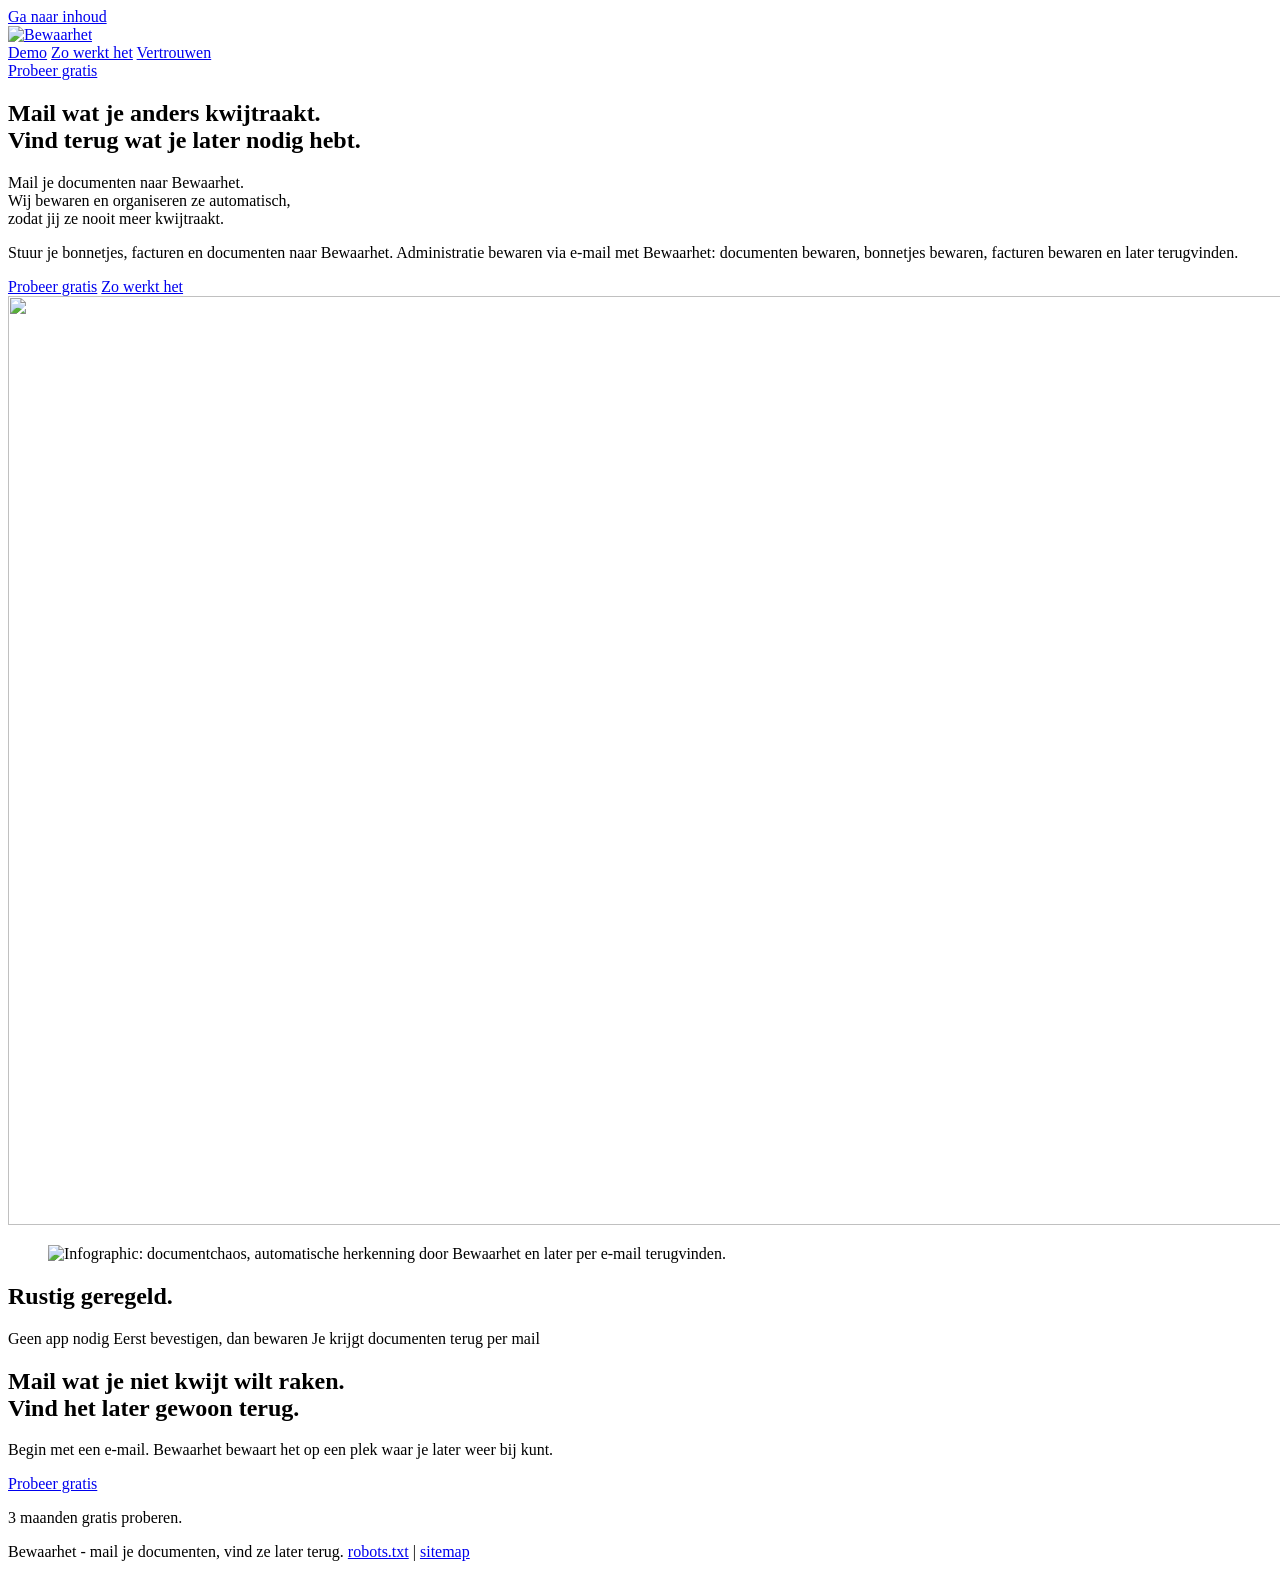
==== commit 678085af: "Simplify Bewaarhet landingpage" ====
--- a/docs/index.html
+++ b/docs/index.html
@@ -60,7 +60,7 @@
       <a class="brand" href="/"><img class="brand-logo" src="/bewaarhet-logo-glow.png?v=20260522-cosmic" alt="Bewaarhet" width="936" height="530"></a>
       <div class="nav-links">
         <a href="#demo">Demo</a>
-        <a href="#hoe-werkt-het">Zo werkt het</a>
+        <a href="#demo">Zo werkt het</a>
         <a href="#vertrouwen">Vertrouwen</a>
       </div>
       <a class="button" href="mailto:service@bewaarhet.nl">Probeer gratis</a>
@@ -90,23 +90,11 @@
     <section class="organize-preview demo-section" id="demo" aria-label="Bewaarhet van chaos naar rust">
       <div class="wrap">
         <figure class="infographic-showcase">
-          <img src="/bewaarhet-overzicht-2.webp" alt="Infographic: eerst documentchaos, daarna herkent Bewaarhet automatisch wat iets is en stuur je later een zoekmail om het document terug te krijgen." width="1536" height="1024" loading="eager" decoding="async">
+          <img src="/infographic.png" alt="Infographic: documentchaos, automatische herkenning door Bewaarhet en later per e-mail terugvinden." width="1536" height="1024" loading="eager" decoding="async">
         </figure>
       </div>
     </section>
 
-    <section id="hoe-werkt-het" class="simple-process">
-      <div class="wrap">
-        <div class="section-head">
-          <h2>Gewoon via e-mail.</h2>
-        </div>
-        <ol class="plain-steps">
-          <li><span>1</span><strong>Mail naar <a href="mailto:bewaren@bewaarhet.nl">bewaren@bewaarhet.nl</a></strong></li>
-          <li><span>2</span><strong>Bewaarhet herkent automatisch wat het is</strong></li>
-          <li><span>3</span><strong>Zoek later via <a href="mailto:zoek@bewaarhet.nl">zoek@bewaarhet.nl</a></strong></li>
-        </ol>
-      </div>
-    </section>
 
     <section id="vertrouwen" class="compact-trust">
       <div class="wrap">
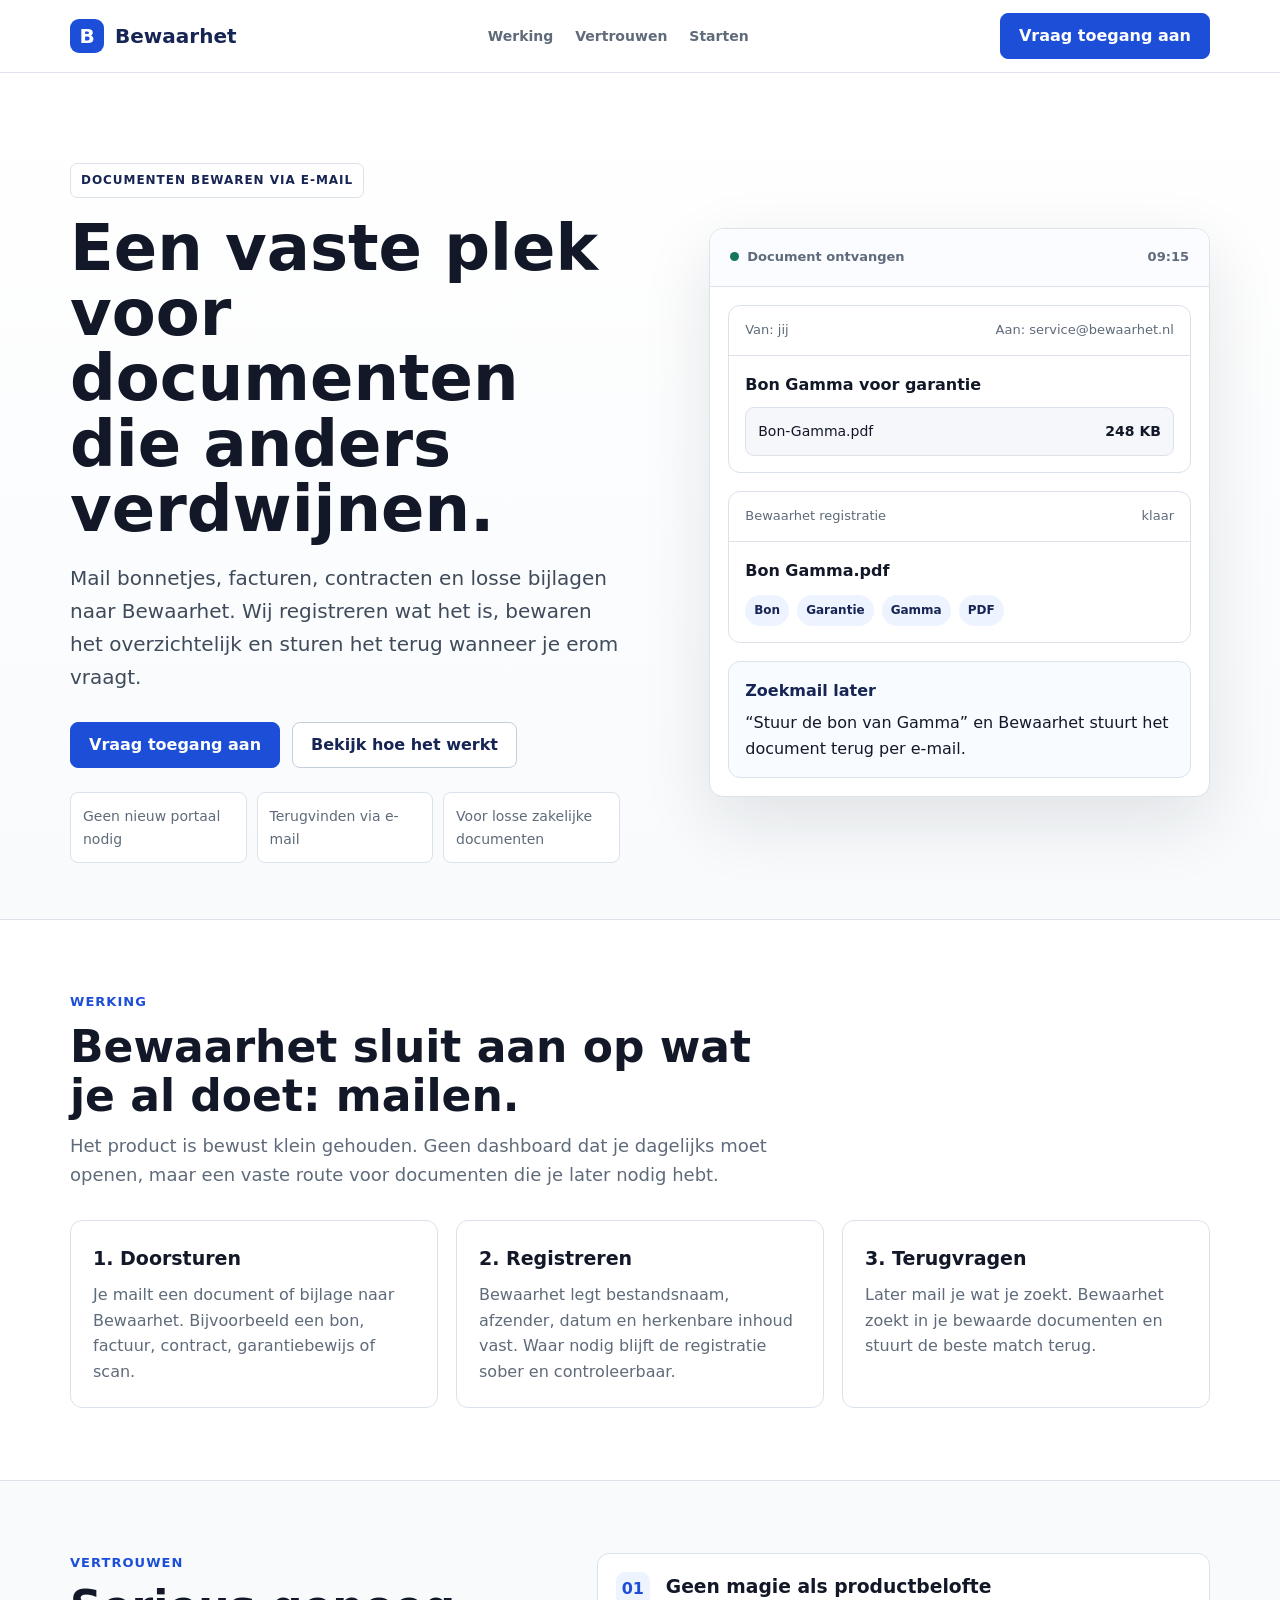
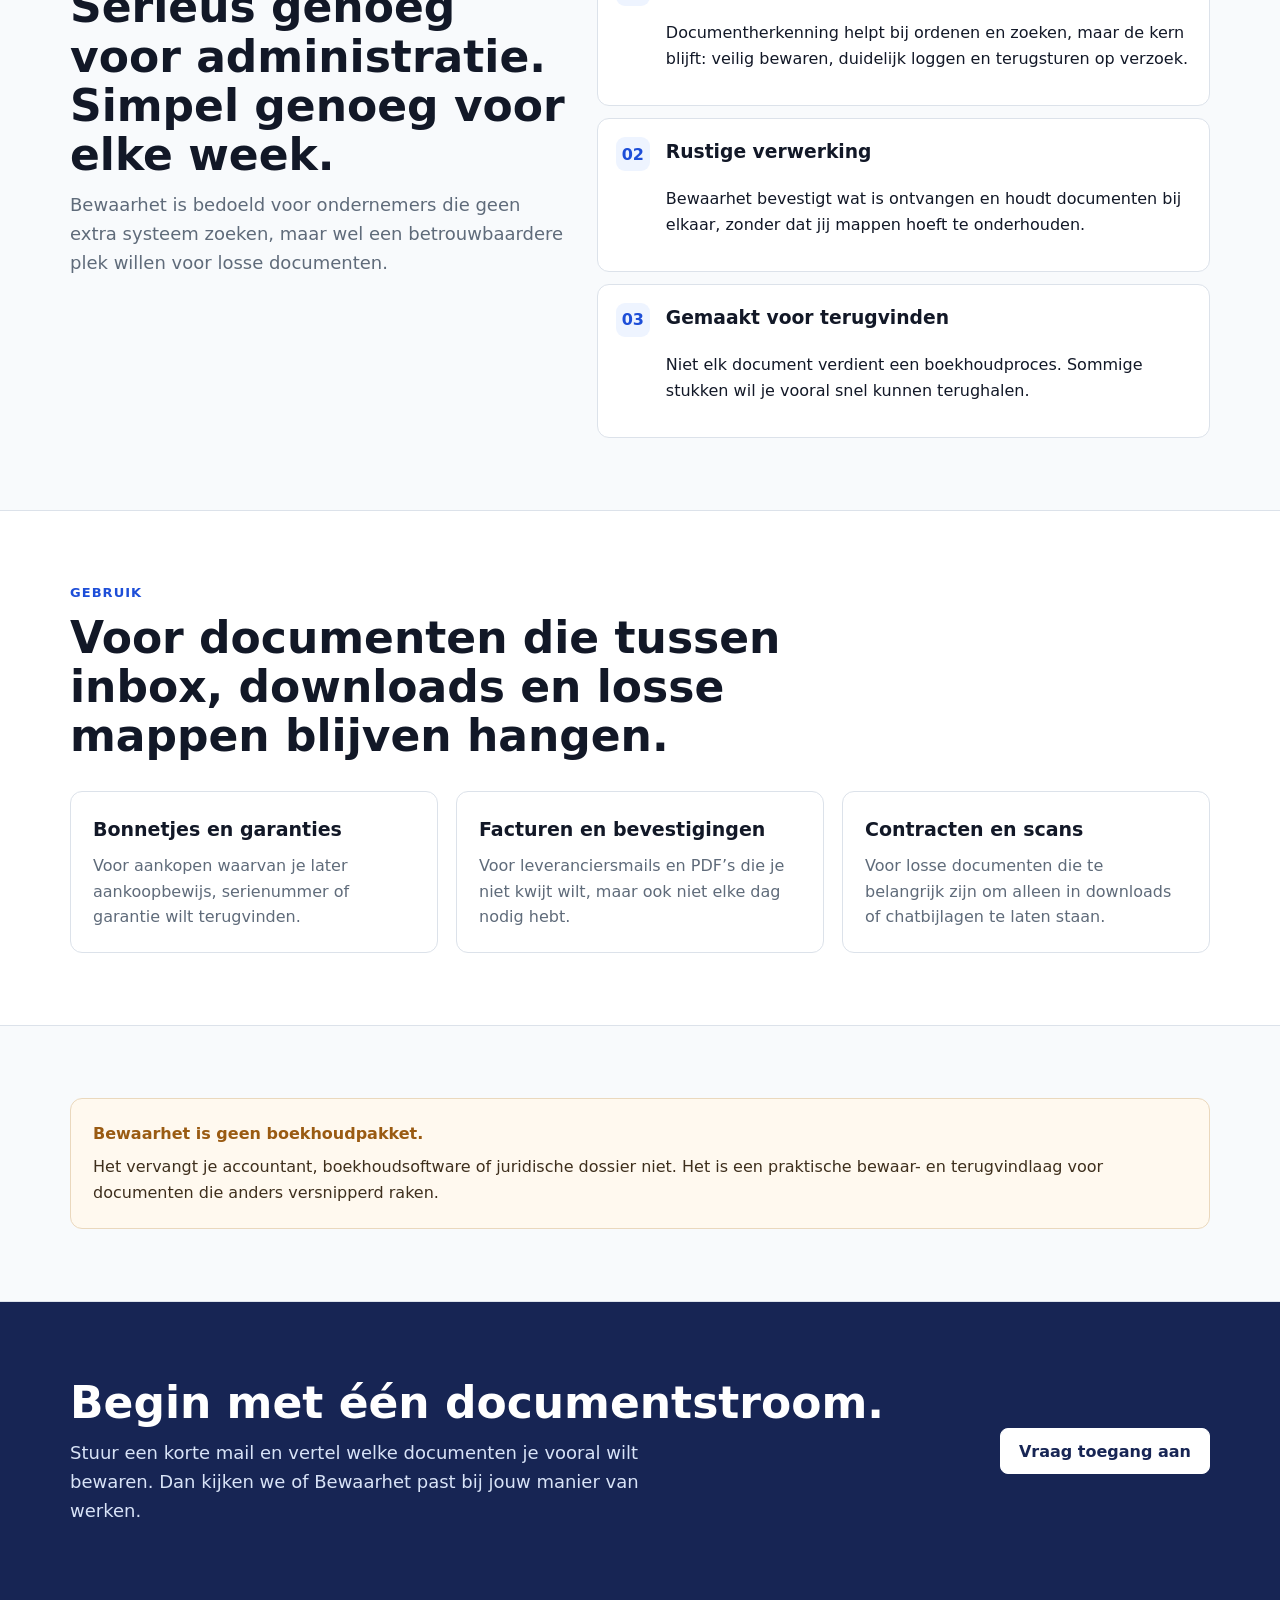
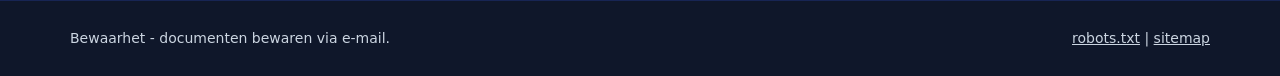
==== commit 85b160f1: "Replace Bewaarhet homepage with serious business design" ====
--- a/docs/index.html
+++ b/docs/index.html
@@ -3,22 +3,516 @@
 <head>
   <meta charset="utf-8">
   <meta name="viewport" content="width=device-width, initial-scale=1">
-  <title>Administratie bewaren via e-mail | Bewaarhet</title>
-  <meta name="description" content="Stuur bonnetjes, facturen en documenten naar Bewaarhet. Wij slaan ze veilig op, zodat je ze later eenvoudig kunt terugvinden via e-mail.">
+  <title>Documenten bewaren via e-mail | Bewaarhet</title>
+  <meta name="description" content="Bewaarhet helpt ondernemers documenten, bonnetjes en facturen via e-mail veilig te bewaren en later gericht terug te vinden. Geen nieuw portaal nodig.">
   <link rel="canonical" href="https://bewaarhet.nl/">
   <meta property="og:type" content="website">
   <meta property="og:locale" content="nl_NL">
   <meta property="og:site_name" content="Bewaarhet">
-  <meta property="og:title" content="Administratie bewaren via e-mail">
-  <meta property="og:description" content="Mail je bonnetjes, facturen en documenten naar Bewaarhet en vind ze later eenvoudig terug.">
+  <meta property="og:title" content="Documenten bewaren via e-mail">
+  <meta property="og:description" content="Mail documenten naar Bewaarhet. Bewaarhet registreert ze en stuurt ze terug wanneer je ze nodig hebt.">
   <meta property="og:url" content="https://bewaarhet.nl/">
   <meta property="og:image" content="https://bewaarhet.nl/social-card.svg">
   <meta name="twitter:card" content="summary_large_image">
-  <meta name="twitter:title" content="Administratie bewaren via e-mail">
-  <meta name="twitter:description" content="Gewoon via e-mail documenten bewaren en later terugvinden.">
-  <meta name="theme-color" content="#020713">
+  <meta name="twitter:title" content="Documenten bewaren via e-mail">
+  <meta name="twitter:description" content="Een rustige bewaar- en terugvindlaag voor losse zakelijke documenten.">
+  <meta name="theme-color" content="#15213a">
   <link rel="icon" href="/favicon.svg?v=20260523-logo" type="image/svg+xml">
-  <link rel="stylesheet" href="/styles.css?v=20260526-iphone-polish">
+  <style>
+    :root {
+      --ink: #121827;
+      --muted: #5f6b7a;
+      --soft: #f5f7fb;
+      --panel: #ffffff;
+      --line: #dce2ea;
+      --line-strong: #c4ceda;
+      --blue: #1d4ed8;
+      --blue-dark: #172554;
+      --green: #14765d;
+      --amber: #9a5b12;
+      --shadow: 0 24px 70px rgba(18, 24, 39, 0.11);
+      --radius: 14px;
+      --max: 1140px;
+    }
+
+    * { box-sizing: border-box; }
+
+    html { scroll-behavior: smooth; }
+
+    body {
+      margin: 0;
+      color: var(--ink);
+      background: #f8fafc;
+      font-family: Inter, ui-sans-serif, system-ui, -apple-system, BlinkMacSystemFont, "Segoe UI", sans-serif;
+      line-height: 1.6;
+      text-rendering: optimizeLegibility;
+    }
+
+    a { color: inherit; text-decoration: none; }
+
+    .wrap {
+      width: min(var(--max), calc(100% - 40px));
+      margin: 0 auto;
+    }
+
+    .skip-link {
+      position: absolute;
+      left: -999px;
+      top: 12px;
+      z-index: 50;
+      padding: 10px 14px;
+      background: var(--blue-dark);
+      color: #fff;
+    }
+
+    .skip-link:focus { left: 12px; }
+
+    header {
+      position: sticky;
+      top: 0;
+      z-index: 20;
+      border-bottom: 1px solid rgba(220, 226, 234, 0.9);
+      background: rgba(255, 255, 255, 0.92);
+      backdrop-filter: blur(16px);
+    }
+
+    nav {
+      min-height: 72px;
+      display: flex;
+      align-items: center;
+      justify-content: space-between;
+      gap: 24px;
+    }
+
+    .brand {
+      display: inline-flex;
+      align-items: center;
+      gap: 11px;
+      font-size: 20px;
+      font-weight: 800;
+      color: var(--blue-dark);
+    }
+
+    .brand-mark {
+      width: 34px;
+      height: 34px;
+      display: grid;
+      place-items: center;
+      border-radius: 9px;
+      background: var(--blue);
+      color: #fff;
+      font-weight: 900;
+      line-height: 1;
+    }
+
+    .nav-links {
+      display: flex;
+      align-items: center;
+      gap: 22px;
+      color: var(--muted);
+      font-size: 14px;
+      font-weight: 650;
+    }
+
+    .nav-links a:hover { color: var(--blue-dark); }
+
+    .button {
+      min-height: 46px;
+      display: inline-flex;
+      align-items: center;
+      justify-content: center;
+      padding: 0 18px;
+      border: 1px solid var(--blue);
+      border-radius: 8px;
+      background: var(--blue);
+      color: #fff;
+      font-weight: 750;
+      white-space: nowrap;
+    }
+
+    .button.secondary {
+      background: #fff;
+      color: var(--blue-dark);
+      border-color: var(--line-strong);
+    }
+
+    .hero {
+      padding: clamp(54px, 7vw, 92px) 0 56px;
+      border-bottom: 1px solid var(--line);
+      background:
+        linear-gradient(180deg, #fff 0%, #f8fafc 100%);
+    }
+
+    .hero-grid {
+      display: grid;
+      grid-template-columns: minmax(0, 0.9fr) minmax(420px, 0.82fr);
+      gap: clamp(40px, 7vw, 92px);
+      align-items: center;
+    }
+
+    .hero-grid > *,
+    .workflow > *,
+    .cta-grid > * {
+      min-width: 0;
+    }
+
+    .eyebrow {
+      width: fit-content;
+      margin: 0 0 18px;
+      padding: 7px 10px;
+      border: 1px solid var(--line);
+      border-radius: 7px;
+      color: var(--blue-dark);
+      background: #fff;
+      font-size: 12px;
+      font-weight: 800;
+      letter-spacing: 0.08em;
+      text-transform: uppercase;
+    }
+
+    h1, h2, h3, p { margin-top: 0; }
+
+    h1 {
+      max-width: 650px;
+      margin-bottom: 20px;
+      font-size: clamp(40px, 5vw, 64px);
+      line-height: 1.02;
+      letter-spacing: 0;
+    }
+
+    .lead {
+      max-width: 620px;
+      margin-bottom: 28px;
+      color: #3f4b5b;
+      font-size: 20px;
+      line-height: 1.65;
+    }
+
+    .actions {
+      display: flex;
+      flex-wrap: wrap;
+      gap: 12px;
+      margin-bottom: 24px;
+    }
+
+    .trust-row {
+      display: grid;
+      grid-template-columns: repeat(3, minmax(0, 1fr));
+      gap: 10px;
+      max-width: 620px;
+      color: var(--muted);
+      font-size: 14px;
+    }
+
+    .trust-row span {
+      padding: 12px;
+      border: 1px solid var(--line);
+      border-radius: 8px;
+      background: #fff;
+    }
+
+    .product-panel {
+      min-width: 0;
+      border: 1px solid var(--line);
+      border-radius: var(--radius);
+      background: var(--panel);
+      box-shadow: var(--shadow);
+      overflow: hidden;
+    }
+
+    .panel-top {
+      display: flex;
+      align-items: center;
+      justify-content: space-between;
+      padding: 18px 20px;
+      border-bottom: 1px solid var(--line);
+      background: #fbfcff;
+      color: var(--muted);
+      font-size: 13px;
+      font-weight: 700;
+    }
+
+    .status-dot {
+      width: 9px;
+      height: 9px;
+      display: inline-block;
+      margin-right: 8px;
+      border-radius: 50%;
+      background: var(--green);
+    }
+
+    .mail-card,
+    .record-card,
+    .reply-card {
+      margin: 18px;
+      border: 1px solid var(--line);
+      border-radius: 12px;
+      background: #fff;
+      overflow: hidden;
+    }
+
+    .mail-head,
+    .record-head {
+      display: flex;
+      justify-content: space-between;
+      gap: 18px;
+      padding: 14px 16px;
+      border-bottom: 1px solid var(--line);
+      color: var(--muted);
+      font-size: 13px;
+    }
+
+    .mail-head span,
+    .record-head span,
+    .attachment span {
+      min-width: 0;
+      overflow-wrap: anywhere;
+    }
+
+    .mail-body,
+    .record-body,
+    .reply-card {
+      padding: 16px;
+    }
+
+    .subject {
+      margin-bottom: 10px;
+      color: var(--ink);
+      font-weight: 760;
+    }
+
+    .attachment {
+      display: flex;
+      align-items: center;
+      justify-content: space-between;
+      gap: 14px;
+      padding: 12px;
+      border: 1px solid var(--line);
+      border-radius: 9px;
+      background: var(--soft);
+      color: var(--ink);
+      font-size: 14px;
+    }
+
+    .tag-list {
+      display: flex;
+      flex-wrap: wrap;
+      gap: 8px;
+      margin-top: 12px;
+    }
+
+    .tag {
+      padding: 6px 9px;
+      border-radius: 999px;
+      background: #eef4ff;
+      color: var(--blue-dark);
+      font-size: 12px;
+      font-weight: 750;
+    }
+
+    .reply-card {
+      background: #f8fbff;
+    }
+
+    .reply-card strong {
+      display: block;
+      margin-bottom: 6px;
+      color: var(--blue-dark);
+    }
+
+    .section {
+      padding: 72px 0;
+      border-bottom: 1px solid var(--line);
+      background: #fff;
+    }
+
+    .section.alt { background: #f8fafc; }
+
+    .section-head {
+      max-width: 720px;
+      margin-bottom: 30px;
+    }
+
+    .section-kicker {
+      margin-bottom: 9px;
+      color: var(--blue);
+      font-size: 13px;
+      font-weight: 850;
+      letter-spacing: 0.08em;
+      text-transform: uppercase;
+    }
+
+    h2 {
+      margin-bottom: 12px;
+      font-size: clamp(30px, 4vw, 44px);
+      line-height: 1.12;
+      letter-spacing: 0;
+    }
+
+    .section-lead {
+      color: var(--muted);
+      font-size: 18px;
+    }
+
+    .grid-3 {
+      display: grid;
+      grid-template-columns: repeat(3, minmax(0, 1fr));
+      gap: 18px;
+    }
+
+    .card {
+      padding: 22px;
+      border: 1px solid var(--line);
+      border-radius: 12px;
+      background: #fff;
+    }
+
+    .card h3 {
+      margin-bottom: 9px;
+      font-size: 19px;
+    }
+
+    .card p {
+      margin-bottom: 0;
+      color: var(--muted);
+    }
+
+    .workflow {
+      display: grid;
+      grid-template-columns: minmax(0, 0.82fr) minmax(0, 1fr);
+      gap: 24px;
+      align-items: start;
+    }
+
+    .step-list {
+      display: grid;
+      gap: 12px;
+    }
+
+    .step {
+      display: grid;
+      grid-template-columns: 36px 1fr;
+      gap: 14px;
+      padding: 18px;
+      border: 1px solid var(--line);
+      border-radius: 12px;
+      background: #fff;
+    }
+
+    .step-number {
+      width: 34px;
+      height: 34px;
+      display: grid;
+      place-items: center;
+      border-radius: 9px;
+      background: #eef4ff;
+      color: var(--blue);
+      font-weight: 850;
+    }
+
+    .note {
+      padding: 22px;
+      border: 1px solid #ead8bd;
+      border-radius: 12px;
+      background: #fff9ef;
+      color: #3e2f1d;
+    }
+
+    .note strong {
+      display: block;
+      margin-bottom: 8px;
+      color: var(--amber);
+    }
+
+    .cta {
+      padding: 76px 0;
+      background: var(--blue-dark);
+      color: #fff;
+    }
+
+    .cta-grid {
+      display: grid;
+      grid-template-columns: minmax(0, 1fr) auto;
+      gap: 28px;
+      align-items: center;
+    }
+
+    .cta p {
+      max-width: 640px;
+      margin-bottom: 0;
+      color: #d8e3f7;
+      font-size: 18px;
+    }
+
+    .cta .button {
+      border-color: #fff;
+      background: #fff;
+      color: var(--blue-dark);
+    }
+
+    footer {
+      padding: 26px 0;
+      background: #0f172a;
+      color: #cbd5e1;
+      font-size: 14px;
+    }
+
+    footer .wrap {
+      display: flex;
+      justify-content: space-between;
+      gap: 16px;
+      flex-wrap: wrap;
+    }
+
+    footer a { text-decoration: underline; }
+
+    @media (max-width: 900px) {
+      .hero-grid,
+      .workflow,
+      .cta-grid,
+      .grid-3 {
+        grid-template-columns: 1fr;
+      }
+
+      .nav-links { display: none; }
+
+      nav .button { display: none; }
+
+      .hero { padding-top: 38px; }
+
+      .trust-row { grid-template-columns: 1fr; }
+    }
+
+    @media (max-width: 560px) {
+      .wrap {
+        width: min(340px, calc(100% - 28px));
+        margin-left: 14px;
+        margin-right: auto;
+      }
+      nav { min-height: 64px; }
+      h1 {
+        max-width: 100%;
+        font-size: 36px;
+      }
+      .lead {
+        max-width: 100%;
+        font-size: 18px;
+      }
+      .product-panel {
+        width: 100%;
+        max-width: 100%;
+      }
+      .mail-head,
+      .record-head {
+        display: grid;
+        grid-template-columns: 1fr;
+        gap: 4px;
+      }
+      .button { width: 100%; }
+      .mail-card, .record-card, .reply-card { margin: 12px; }
+      .panel-top { padding: 14px; }
+    }
+  </style>
   <script type="application/ld+json">
   {
     "@context": "https://schema.org",
@@ -47,79 +541,150 @@
         "url": "https://bewaarhet.nl/",
         "provider": {"@id": "https://bewaarhet.nl/#organization"},
         "areaServed": "NL",
-        "description": "Bewaarhet helpt je bonnetjes, facturen en documenten via e-mail te bewaren en later terug te vinden."
+        "description": "Bewaarhet helpt ondernemers documenten, bonnetjes en facturen via e-mail te bewaren en later terug te vinden."
       }
     ]
   }
   </script>
 </head>
-<body class="home-page">
+<body>
   <a class="skip-link" href="#inhoud">Ga naar inhoud</a>
+
   <header>
     <nav class="wrap" aria-label="Hoofdnavigatie">
-      <a class="brand" href="/"><img class="brand-logo" src="/bewaarhet-logo-glow.png?v=20260522-cosmic" alt="Bewaarhet" width="936" height="530"></a>
+      <a class="brand" href="/" aria-label="Bewaarhet home"><span class="brand-mark">B</span><span>Bewaarhet</span></a>
       <div class="nav-links">
-        <a href="#demo">Demo</a>
-        <a href="#demo">Zo werkt het</a>
+        <a href="#werking">Werking</a>
         <a href="#vertrouwen">Vertrouwen</a>
+        <a href="#start">Starten</a>
       </div>
-      <a class="button" href="mailto:service@bewaarhet.nl">Probeer gratis</a>
+      <a class="button" href="mailto:service@bewaarhet.nl?subject=Bewaarhet%20toegang">Vraag toegang aan</a>
     </nav>
   </header>
 
   <main id="inhoud">
     <section class="hero">
       <div class="wrap hero-grid">
-        <div class="hero-copy">
-          <h1>Mail wat je anders kwijtraakt.<br>Vind terug wat je later nodig hebt.</h1>
-          <p class="lead">Mail je documenten naar Bewaarhet.<br>Wij bewaren en organiseren ze automatisch,<br>zodat jij ze nooit meer kwijtraakt.</p>
-          <p class="seo-copy">Stuur je bonnetjes, facturen en documenten naar Bewaarhet. Administratie bewaren via e-mail met Bewaarhet: documenten bewaren, bonnetjes bewaren, facturen bewaren en later terugvinden.</p>
+        <div>
+          <p class="eyebrow">Documenten bewaren via e-mail</p>
+          <h1>Een vaste plek voor documenten die anders verdwijnen.</h1>
+          <p class="lead">Mail bonnetjes, facturen, contracten en losse bijlagen naar Bewaarhet. Wij registreren wat het is, bewaren het overzichtelijk en sturen het terug wanneer je erom vraagt.</p>
           <div class="actions">
-            <a class="button" href="mailto:service@bewaarhet.nl">Probeer gratis</a>
-            <a class="button secondary play" href="/hoe-werkt-bewaarhet/">Zo werkt het</a>
+            <a class="button" href="mailto:service@bewaarhet.nl?subject=Bewaarhet%20toegang">Vraag toegang aan</a>
+            <a class="button secondary" href="#werking">Bekijk hoe het werkt</a>
           </div>
-        </div>
-
-        <aside class="magic-inbox" aria-label="Magische digitale inbox waarin documenten veilig worden bewaard">
-          <img src="/magic-inbox-hero-blend-v2.png" alt="" width="1334" height="929" loading="eager" decoding="async">
+          <div class="trust-row" aria-label="Kernpunten">
+            <span>Geen nieuw portaal nodig</span>
+            <span>Terugvinden via e-mail</span>
+            <span>Voor losse zakelijke documenten</span>
+          </div>
+        </div>
+
+        <aside class="product-panel" aria-label="Voorbeeld van Bewaarhet in gebruik">
+          <div class="panel-top"><span><i class="status-dot"></i>Document ontvangen</span><span>09:15</span></div>
+          <div class="mail-card">
+            <div class="mail-head"><span>Van: jij</span><span>Aan: service@bewaarhet.nl</span></div>
+            <div class="mail-body">
+              <div class="subject">Bon Gamma voor garantie</div>
+              <div class="attachment"><span>Bon-Gamma.pdf</span><strong>248 KB</strong></div>
+            </div>
+          </div>
+          <div class="record-card">
+            <div class="record-head"><span>Bewaarhet registratie</span><span>klaar</span></div>
+            <div class="record-body">
+              <div class="subject">Bon Gamma.pdf</div>
+              <div class="tag-list">
+                <span class="tag">Bon</span>
+                <span class="tag">Garantie</span>
+                <span class="tag">Gamma</span>
+                <span class="tag">PDF</span>
+              </div>
+            </div>
+          </div>
+          <div class="reply-card">
+            <strong>Zoekmail later</strong>
+            <span>“Stuur de bon van Gamma” en Bewaarhet stuurt het document terug per e-mail.</span>
+          </div>
         </aside>
       </div>
-
     </section>
 
-    <section class="organize-preview demo-section" id="demo" aria-label="Bewaarhet van chaos naar rust">
+    <section class="section" id="werking">
       <div class="wrap">
-        <figure class="infographic-showcase">
-          <img src="/infographic.png" alt="Infographic: documentchaos, automatische herkenning door Bewaarhet en later per e-mail terugvinden." width="1536" height="1024" loading="eager" decoding="async">
-        </figure>
+        <div class="section-head">
+          <p class="section-kicker">Werking</p>
+          <h2>Bewaarhet sluit aan op wat je al doet: mailen.</h2>
+          <p class="section-lead">Het product is bewust klein gehouden. Geen dashboard dat je dagelijks moet openen, maar een vaste route voor documenten die je later nodig hebt.</p>
+        </div>
+        <div class="grid-3">
+          <article class="card">
+            <h3>1. Doorsturen</h3>
+            <p>Je mailt een document of bijlage naar Bewaarhet. Bijvoorbeeld een bon, factuur, contract, garantiebewijs of scan.</p>
+          </article>
+          <article class="card">
+            <h3>2. Registreren</h3>
+            <p>Bewaarhet legt bestandsnaam, afzender, datum en herkenbare inhoud vast. Waar nodig blijft de registratie sober en controleerbaar.</p>
+          </article>
+          <article class="card">
+            <h3>3. Terugvragen</h3>
+            <p>Later mail je wat je zoekt. Bewaarhet zoekt in je bewaarde documenten en stuurt de beste match terug.</p>
+          </article>
+        </div>
       </div>
     </section>
 
-
-    <section id="vertrouwen" class="compact-trust">
-      <div class="wrap">
-        <h2>Rustig geregeld.</h2>
-        <div class="trust-lines" aria-label="Wat Bewaarhet rustig houdt">
-          <span>Geen app nodig</span>
-          <span>Eerst bevestigen, dan bewaren</span>
-          <span>Je krijgt documenten terug per mail</span>
+    <section class="section alt" id="vertrouwen">
+      <div class="wrap workflow">
+        <div>
+          <p class="section-kicker">Vertrouwen</p>
+          <h2>Serieus genoeg voor administratie. Simpel genoeg voor elke week.</h2>
+          <p class="section-lead">Bewaarhet is bedoeld voor ondernemers die geen extra systeem zoeken, maar wel een betrouwbaardere plek willen voor losse documenten.</p>
+        </div>
+        <div class="step-list">
+          <div class="step"><span class="step-number">01</span><div><h3>Geen magie als productbelofte</h3><p>Documentherkenning helpt bij ordenen en zoeken, maar de kern blijft: veilig bewaren, duidelijk loggen en terugsturen op verzoek.</p></div></div>
+          <div class="step"><span class="step-number">02</span><div><h3>Rustige verwerking</h3><p>Bewaarhet bevestigt wat is ontvangen en houdt documenten bij elkaar, zonder dat jij mappen hoeft te onderhouden.</p></div></div>
+          <div class="step"><span class="step-number">03</span><div><h3>Gemaakt voor terugvinden</h3><p>Niet elk document verdient een boekhoudproces. Sommige stukken wil je vooral snel kunnen terughalen.</p></div></div>
         </div>
       </div>
     </section>
 
-    <section class="cta">
+    <section class="section">
       <div class="wrap">
-        <h2><span>Mail wat je niet kwijt wilt raken.</span><br><span>Vind het later gewoon terug.</span></h2>
-        <p class="lead">Begin met een e-mail. Bewaarhet bewaart het op een plek waar je later weer bij kunt.</p>
-        <div class="actions"><a class="button" href="mailto:service@bewaarhet.nl">Probeer gratis</a></div>
-        <p class="trial-note">3 maanden gratis proberen.</p>
+        <div class="section-head">
+          <p class="section-kicker">Gebruik</p>
+          <h2>Voor documenten die tussen inbox, downloads en losse mappen blijven hangen.</h2>
+        </div>
+        <div class="grid-3">
+          <article class="card"><h3>Bonnetjes en garanties</h3><p>Voor aankopen waarvan je later aankoopbewijs, serienummer of garantie wilt terugvinden.</p></article>
+          <article class="card"><h3>Facturen en bevestigingen</h3><p>Voor leveranciersmails en PDF’s die je niet kwijt wilt, maar ook niet elke dag nodig hebt.</p></article>
+          <article class="card"><h3>Contracten en scans</h3><p>Voor losse documenten die te belangrijk zijn om alleen in downloads of chatbijlagen te laten staan.</p></article>
+        </div>
+      </div>
+    </section>
+
+    <section class="section alt">
+      <div class="wrap">
+        <div class="note">
+          <strong>Bewaarhet is geen boekhoudpakket.</strong>
+          Het vervangt je accountant, boekhoudsoftware of juridische dossier niet. Het is een praktische bewaar- en terugvindlaag voor documenten die anders versnipperd raken.
+        </div>
+      </div>
+    </section>
+
+    <section class="cta" id="start">
+      <div class="wrap cta-grid">
+        <div>
+          <h2>Begin met één documentstroom.</h2>
+          <p>Stuur een korte mail en vertel welke documenten je vooral wilt bewaren. Dan kijken we of Bewaarhet past bij jouw manier van werken.</p>
+        </div>
+        <a class="button" href="mailto:service@bewaarhet.nl?subject=Bewaarhet%20toegang&body=Hallo%20Bewaarhet,%0D%0A%0D%0AIk%20wil%20vooral%20deze%20documenten%20beter%20bewaren:%0D%0A">Vraag toegang aan</a>
       </div>
     </section>
   </main>
 
   <footer>
     <div class="wrap">
-      <span>Bewaarhet - mail je documenten, vind ze later terug.</span>
+      <span>Bewaarhet - documenten bewaren via e-mail.</span>
       <span><a href="/robots.txt">robots.txt</a> | <a href="/sitemap.xml">sitemap</a></span>
     </div>
   </footer>
